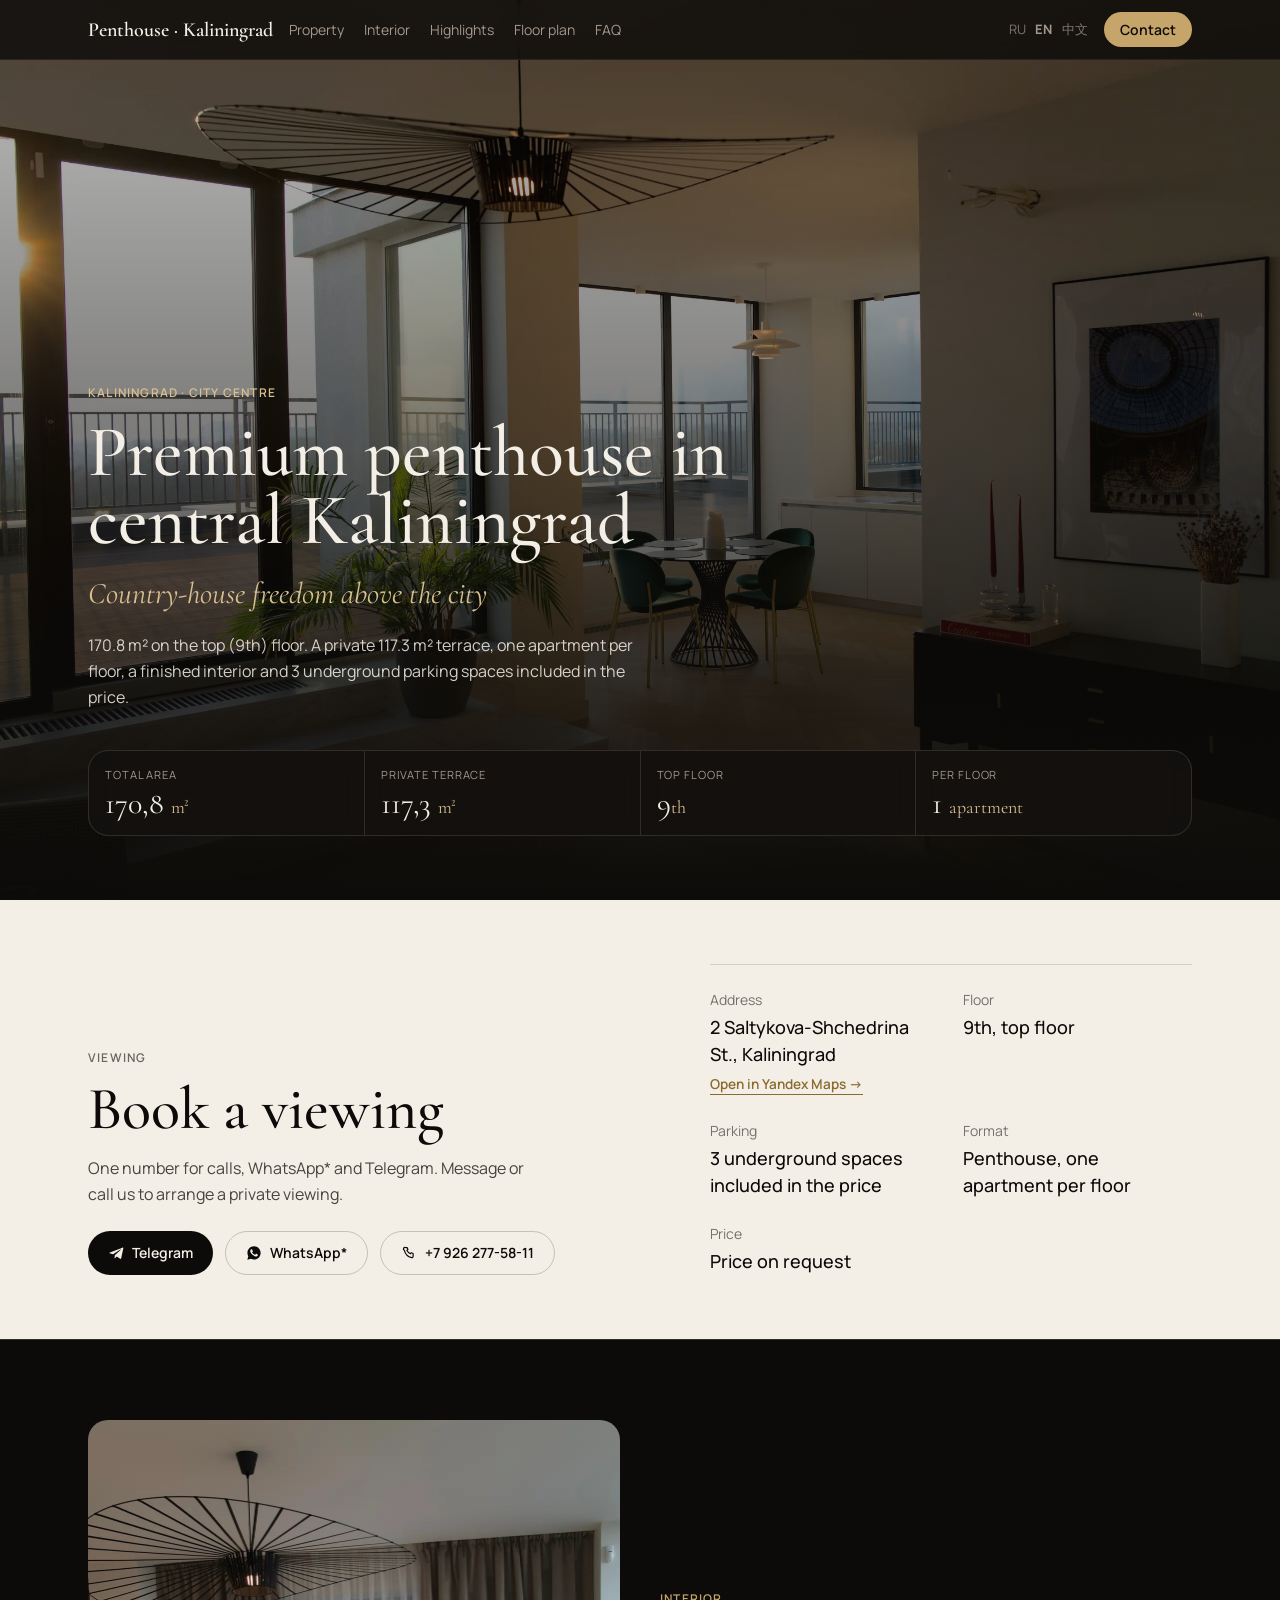
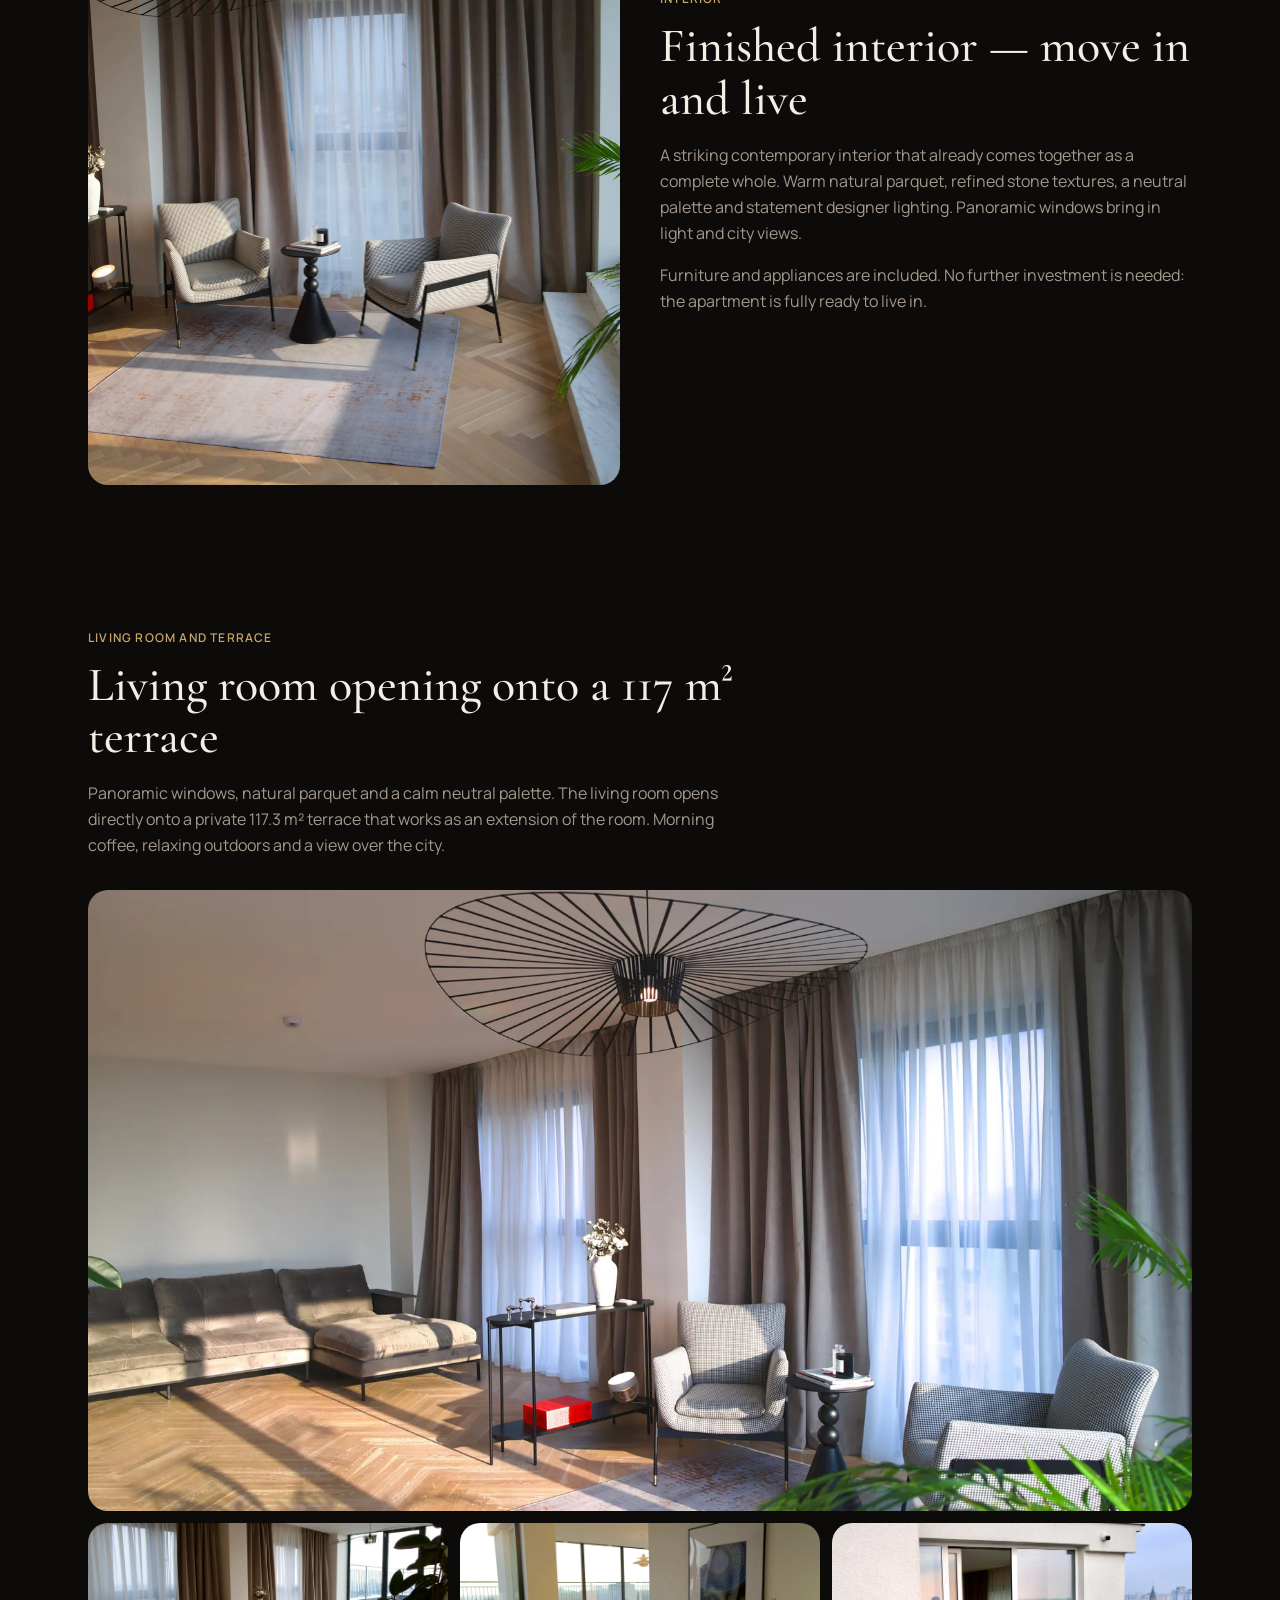
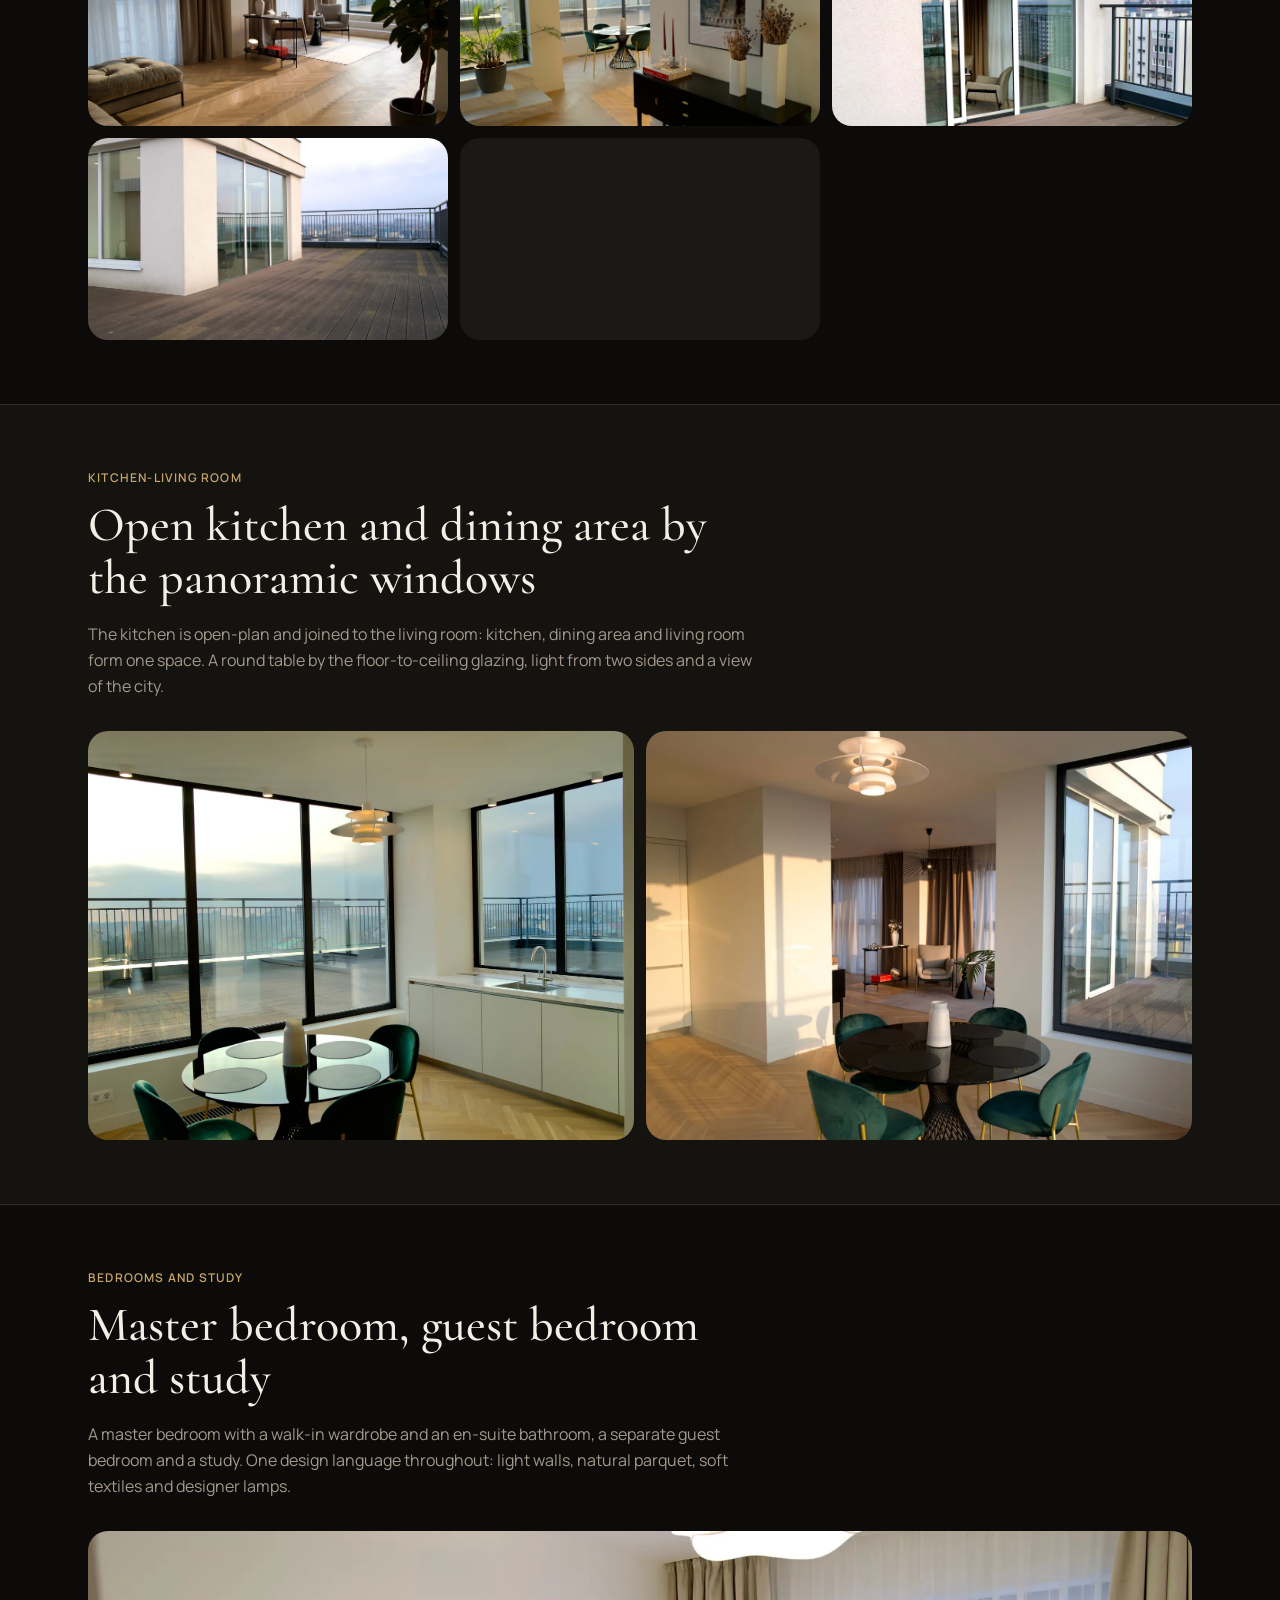
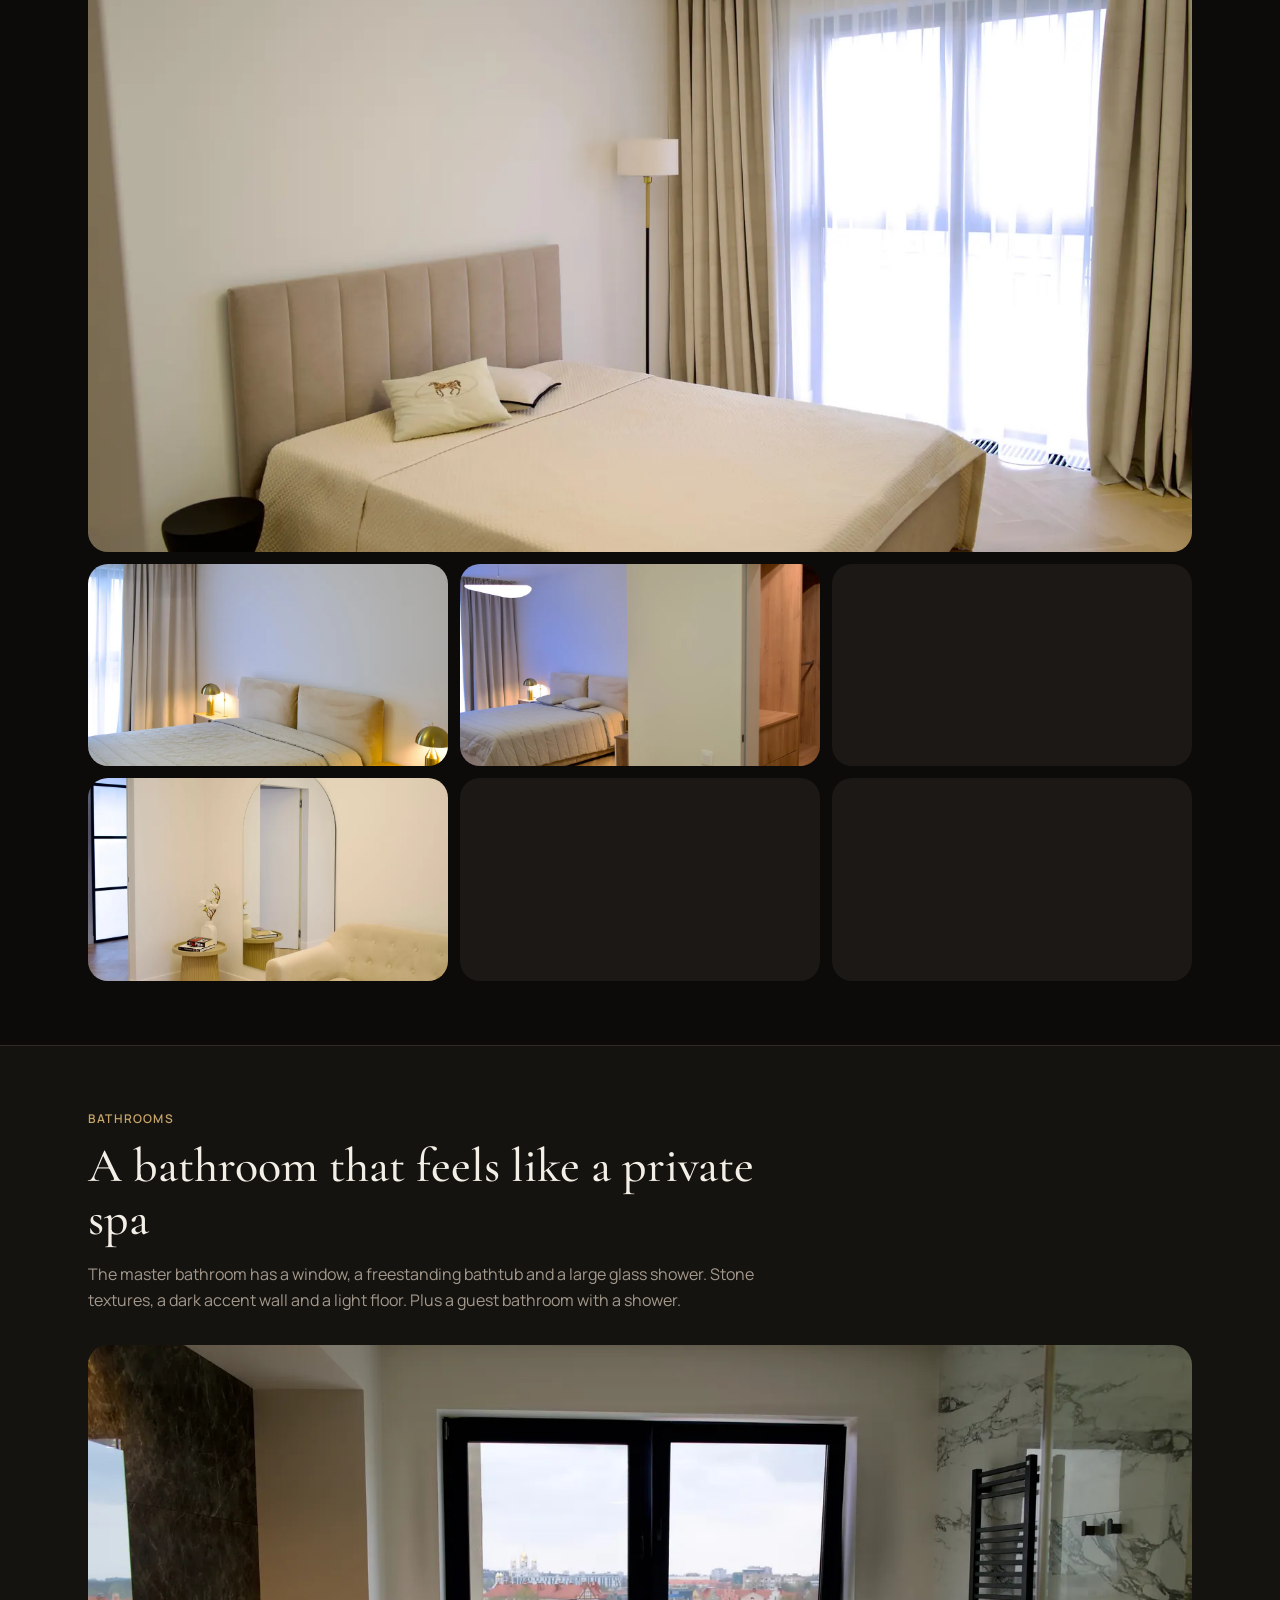
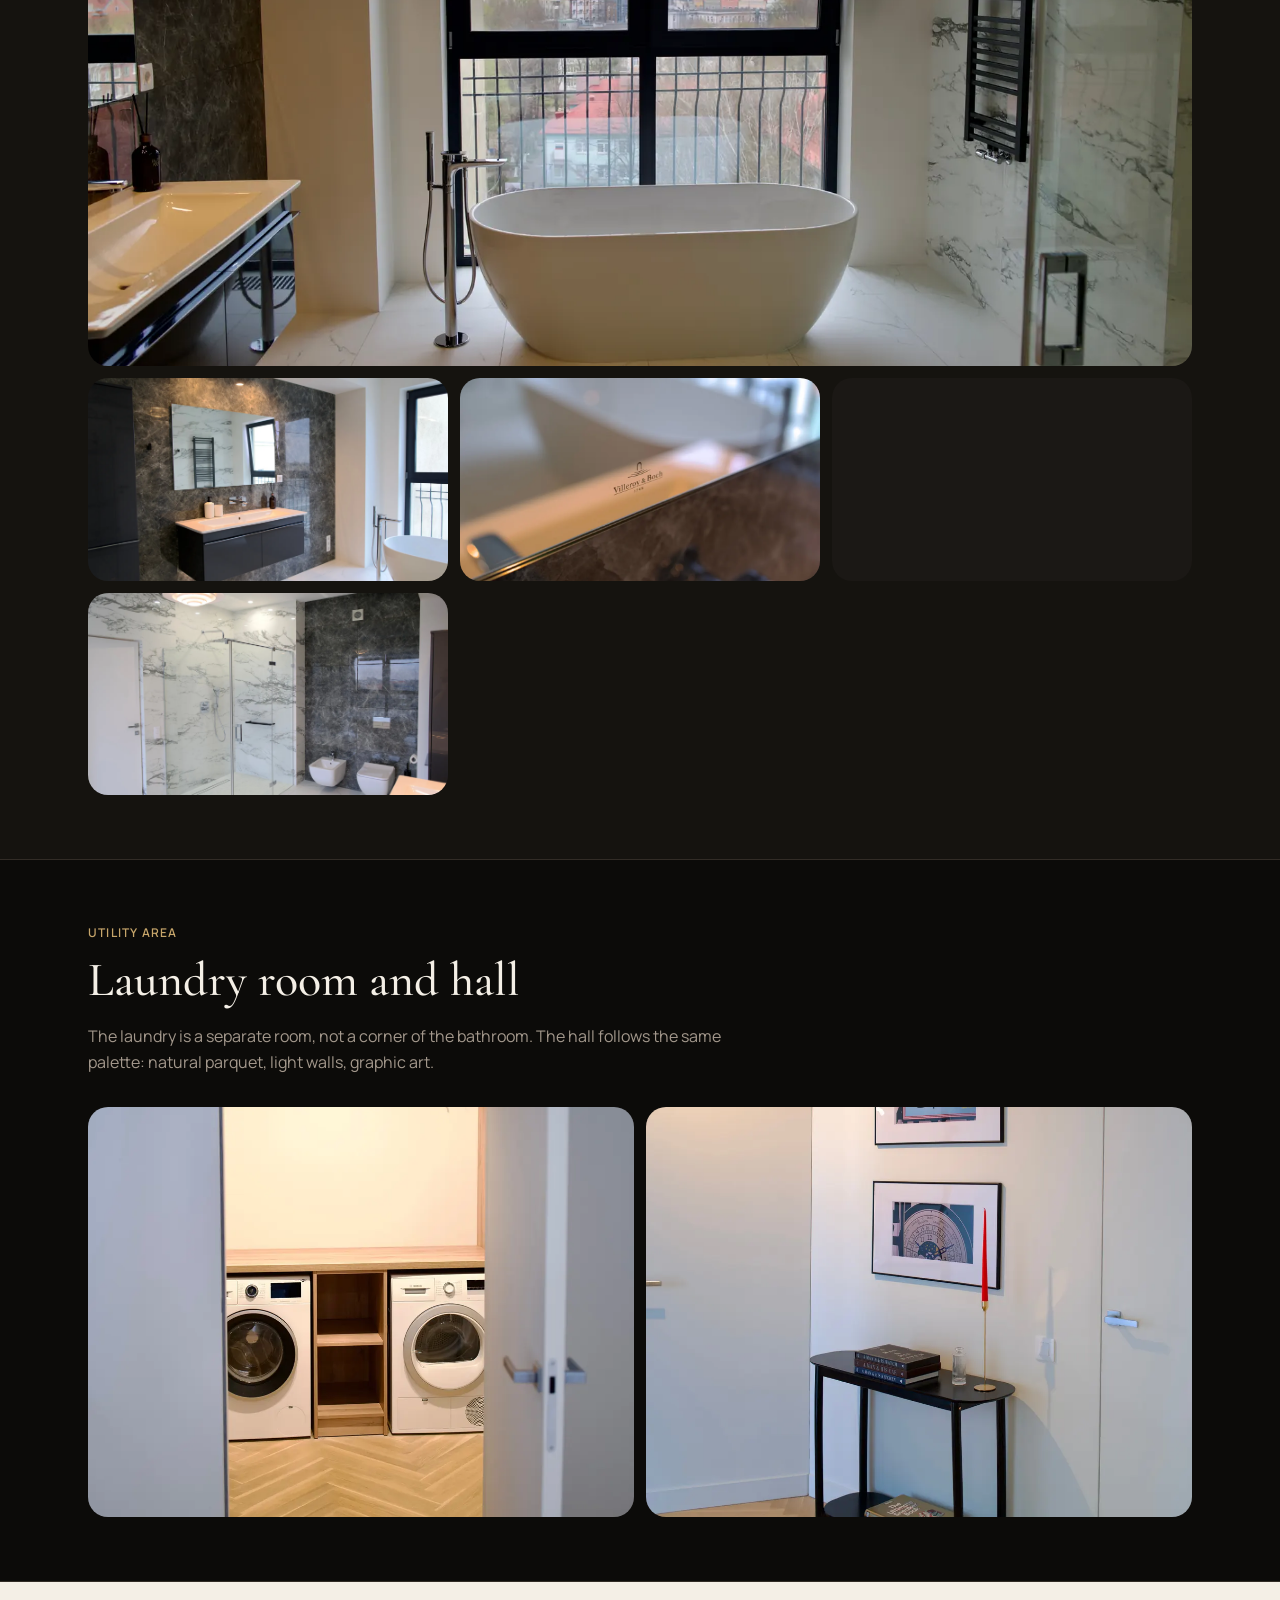
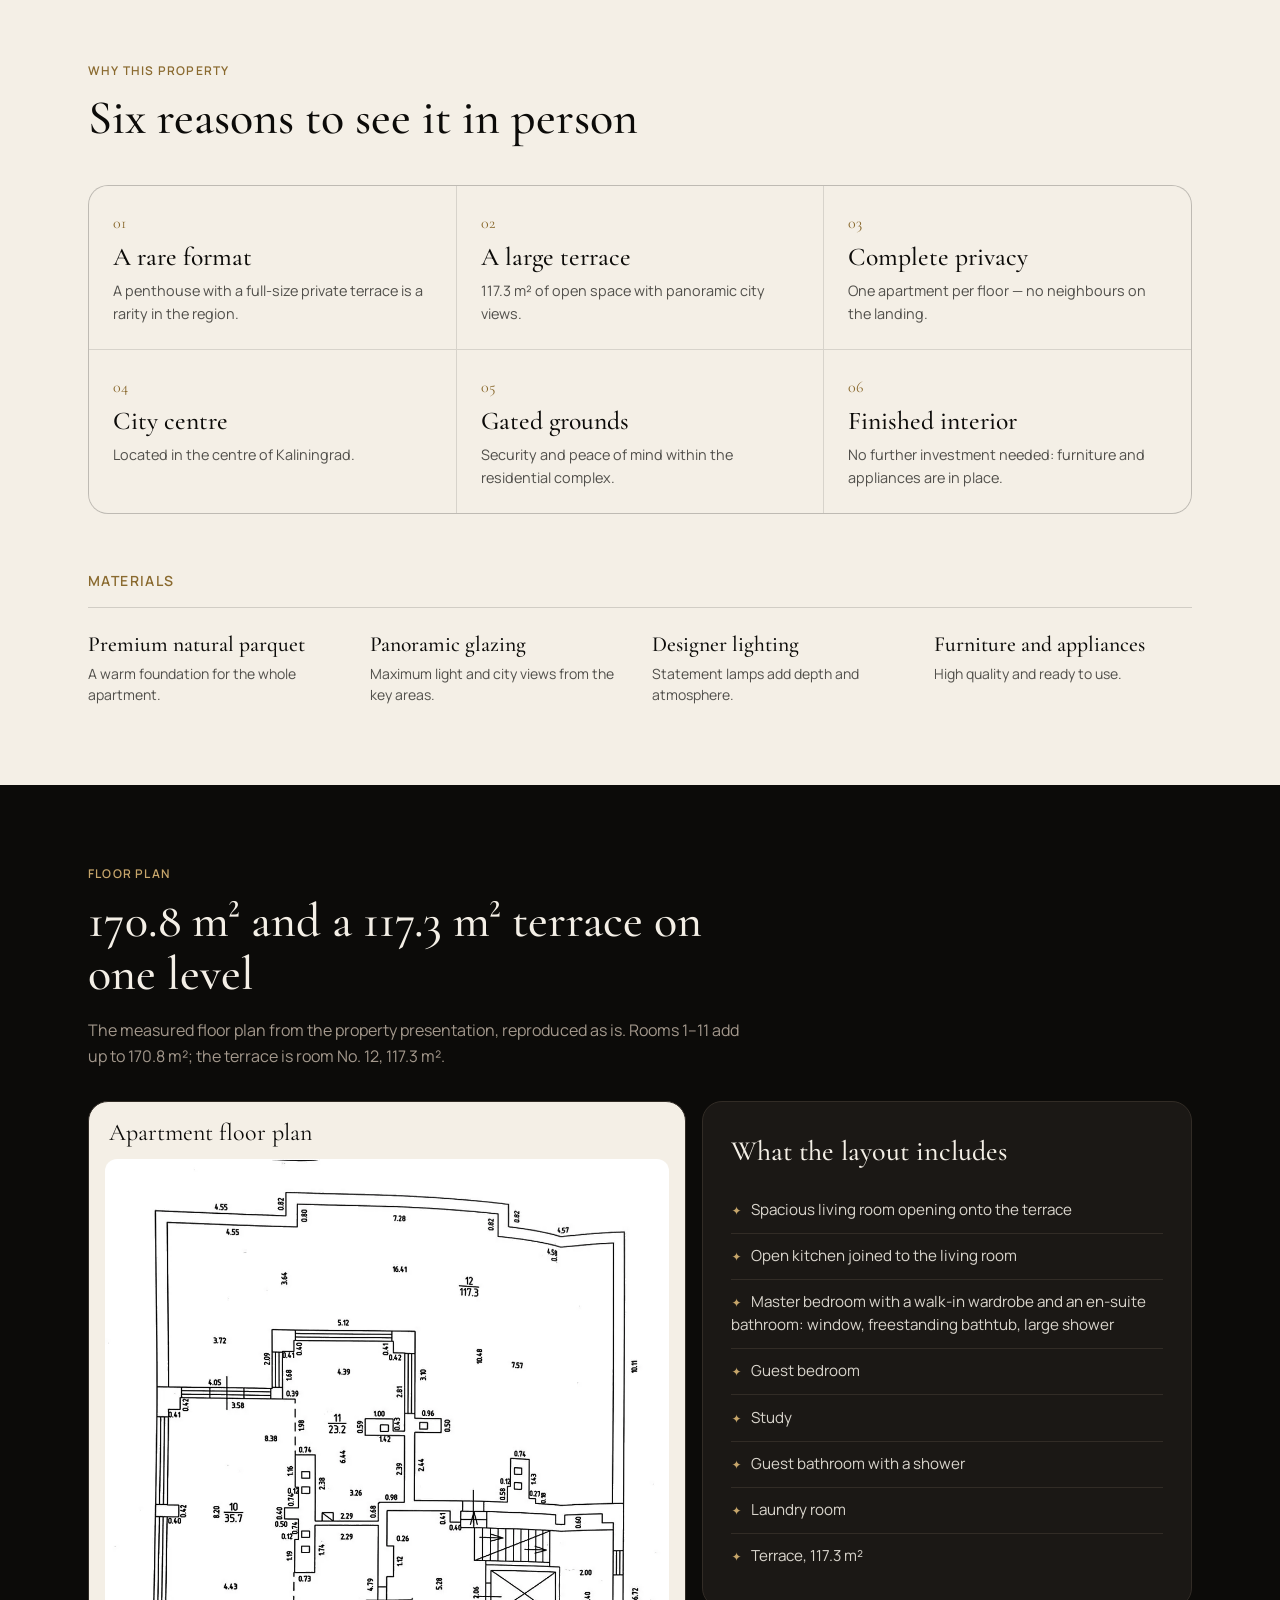
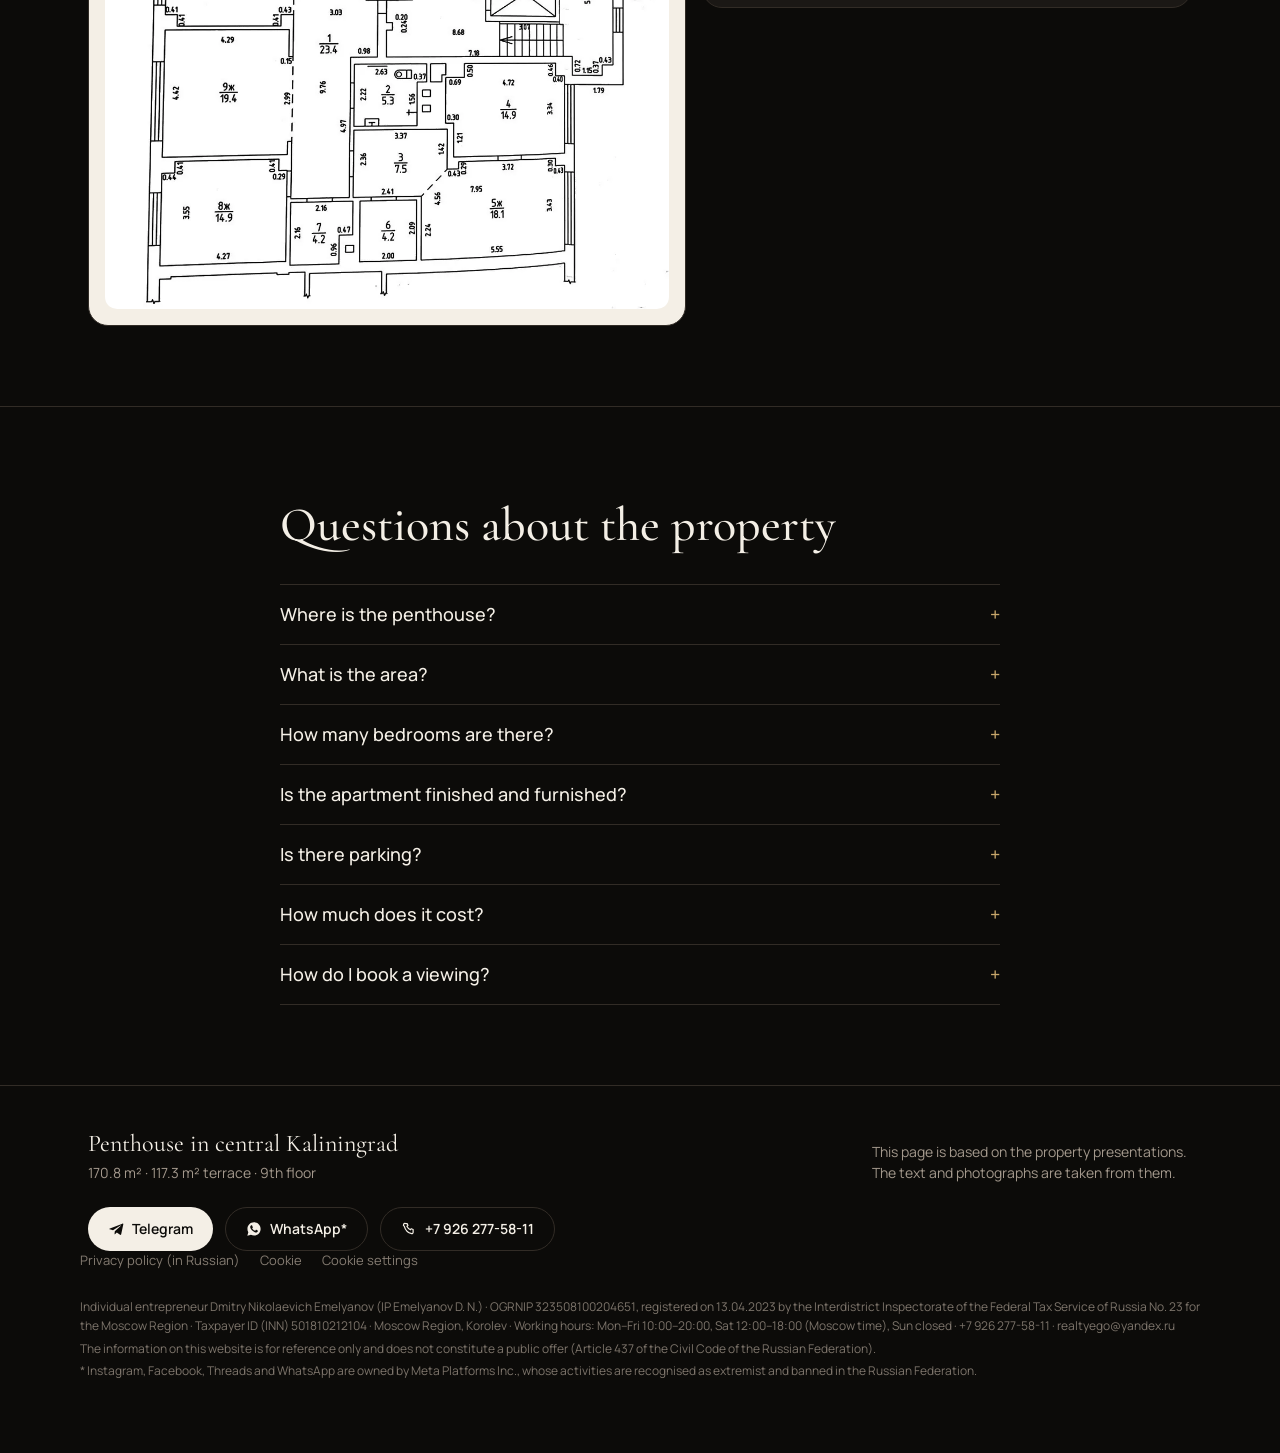
==== en/index.html @ 0989ff92 "Add EN and ZH (zh-Hans) versions with hreflang, language switcher, translated JSON-LD; sitemap alter" ====
<!DOCTYPE html>
<html lang="en">
<head>
<meta charset="utf-8">
<meta name="viewport" content="width=device-width, initial-scale=1">
<title>Penthouse for sale in central Kaliningrad: 170.8 m² with a 117.3 m² terrace</title>
<meta name="description" content="Premium penthouse in central Kaliningrad: 170.8 m², a private 117.3 m² terrace, top (9th) floor, one apartment per floor, finished interior, 3 underground parking spaces included in the price.">
<meta property="og:title" content="Penthouse in central Kaliningrad · 170.8 m² + 117.3 m² terrace">
<meta property="og:description" content="Top floor, one apartment per floor, finished interior, 3 underground parking spaces.">
<link rel="canonical" href="https://realtyego.github.io/penthouse-kaliningrad/en/">
<meta name="robots" content="index, follow, max-image-preview:large">
<meta property="og:type" content="website">
<meta property="og:locale" content="en_US">
<meta property="og:site_name" content="RealtyEGO">
<meta property="og:url" content="https://realtyego.github.io/penthouse-kaliningrad/en/">
<meta property="og:image" content="https://realtyego.github.io/penthouse-kaliningrad/og.jpg">
<meta property="og:image:alt" content="Penthouse living room with panoramic windows, Kaliningrad">
<meta property="og:image:width" content="1200"><meta property="og:image:height" content="630">
<meta name="twitter:card" content="summary_large_image">
<meta name="twitter:title" content="Penthouse in central Kaliningrad · 170.8 m² + 117.3 m² terrace">
<meta name="twitter:description" content="Top floor, one apartment per floor, finished interior, 3 underground parking spaces.">
<meta name="twitter:image" content="https://realtyego.github.io/penthouse-kaliningrad/og.jpg">
<link rel="icon" href="../favicon.svg" type="image/svg+xml">
<link rel="preload" as="image" href="../photos/living-windows.webp" type="image/webp" fetchpriority="high">
<link rel="preconnect" href="https://fonts.googleapis.com"><link rel="preconnect" href="https://fonts.gstatic.com" crossorigin>
<link rel="stylesheet" href="https://fonts.googleapis.com/css2?family=Cormorant+Garamond:ital,wght@0,500;0,600;0,700;1,500;1,600&family=Manrope:wght@400;500;600;700&display=swap">
<link rel="stylesheet" href="../assets/styles.css">
<script type="application/ld+json">{"@context":"https://schema.org","@graph":[{"@type":"RealEstateListing","name":"Premium penthouse in central Kaliningrad","description":"A 170.8 m² penthouse with a private 117.3 m² terrace on the top (9th) floor. One apartment per floor, gated grounds, finished interior, 3 underground parking spaces included in the price.","inLanguage":"en","url":"https://realtyego.github.io/penthouse-kaliningrad/en/","image":["https://realtyego.github.io/penthouse-kaliningrad/photos/living-windows.jpg","https://realtyego.github.io/penthouse-kaliningrad/photos/terrace-wide.jpg","https://realtyego.github.io/penthouse-kaliningrad/photos/bath-window.jpg","https://realtyego.github.io/penthouse-kaliningrad/photos/plan.jpg"],"address":{"@type":"PostalAddress","streetAddress":"2 Saltykova-Shchedrina St.","addressLocality":"Kaliningrad","addressCountry":"RU"},"telephone":"+79262775811"},{"@type":"Apartment","url":"https://realtyego.github.io/penthouse-kaliningrad/en/","name":"Penthouse in central Kaliningrad","floorSize":{"@type":"QuantitativeValue","value":170.8,"unitCode":"MTK"},"floorLevel":"9","address":{"@type":"PostalAddress","streetAddress":"2 Saltykova-Shchedrina St.","addressLocality":"Kaliningrad","addressCountry":"RU"},"amenityFeature":[{"@type":"LocationFeatureSpecification","name":"Terrace, 117.3 m²","value":true},{"@type":"LocationFeatureSpecification","name":"Open-plan kitchen-living room","value":true},{"@type":"LocationFeatureSpecification","name":"Underground parking, 3 spaces","value":true},{"@type":"LocationFeatureSpecification","name":"Gated grounds","value":true},{"@type":"LocationFeatureSpecification","name":"Laundry room","value":true}]}]}</script>
<link rel="stylesheet" href="https://realtyego.github.io/cookie_banner.css">
<link rel="alternate" hreflang="ru" href="https://realtyego.github.io/penthouse-kaliningrad/"><link rel="alternate" hreflang="en" href="https://realtyego.github.io/penthouse-kaliningrad/en/"><link rel="alternate" hreflang="zh-Hans" href="https://realtyego.github.io/penthouse-kaliningrad/zh/"><link rel="alternate" hreflang="x-default" href="https://realtyego.github.io/penthouse-kaliningrad/"><meta property="og:locale:alternate" content="ru_RU"><meta property="og:locale:alternate" content="zh_CN"></head>
<body>
<header class="topbar"><div class="wrap topbar-in">
<a href="#top" class="brand">Penthouse · Kaliningrad</a>
<nav class="nav"><a href="#object">Property</a><a href="#rooms">Interior</a><a href="#features">Highlights</a><a href="#plans">Floor plan</a><a href="#faq">FAQ</a></nav>
<nav class="lang-switch" aria-label="Language" style="display:flex;gap:.6rem;font-size:.8125rem;color:var(--muted);margin-left:auto;white-space:nowrap"><a href="/penthouse-kaliningrad/" hreflang="ru" lang="ru" style="color:inherit;opacity:.75">RU</a><a href="/penthouse-kaliningrad/en/" hreflang="en" lang="en" aria-current="page" style="color:inherit;font-weight:700;opacity:1">EN</a><a href="/penthouse-kaliningrad/zh/" hreflang="zh-Hans" lang="zh-Hans" style="color:inherit;opacity:.75">中文</a></nav><a href="#contact" class="pill" style="margin-left:0">Contact</a>
</div></header>

<main>
<section id="top" class="hero">
<picture><source srcset="../photos/living-windows.webp" type="image/webp"><img src="../photos/living-windows.jpg" alt="Top-floor penthouse living room with panoramic windows" width="2400" height="1598" loading="eager" fetchpriority="high" decoding="async" class="hero-img"></picture>
<div class="hero-shade"></div>
<div class="wrap hero-in">
<p class="eyebrow light">Kaliningrad · city centre</p>
<h1 class="h1">Premium penthouse in central Kaliningrad</h1>
<p class="tagline">Country-house freedom above the city</p>
<p class="hero-text">170.8 m² on the top (9th) floor. A private 117.3 m² terrace, one apartment per floor, a finished interior and 3 underground parking spaces included in the price.</p>
<dl class="stats">
<div><dt>total area</dt><dd>170,8 <span>m²</span></dd></div>
<div><dt>private terrace</dt><dd>117,3 <span>m²</span></dd></div>
<div><dt>top floor</dt><dd>9<span>th</span></dd></div>
<div><dt>per floor</dt><dd>1 <span>apartment</span></dd></div>
</dl>
</div>
</section>

<section id="contact" class="contact"><div class="wrap contact-in">
<div>
<p class="eyebrow dark">Viewing</p>
<h2 class="h2 big">Book a viewing</h2>
<p class="contact-text">One number for calls, WhatsApp* and Telegram. Message or call us to arrange a private viewing.</p>
<div class="btns"><a href="https://t.me/realtyEGO" target="_blank" rel="noopener noreferrer" class="btn btn-solid"><svg viewBox="0 0 24 24" class="ico" aria-hidden="true" fill="currentColor"><path d="M21.6 4.2 2.9 11.1c-1.2.5-1.2 1.1-.2 1.4l4.8 1.5 11.2-7.1c.5-.3 1-.1.6.2l-9.1 8.2-.4 4.7c.5 0 .7-.2 1-.5l2.4-2.3 4.9 3.6c.9.5 1.5.2 1.7-.8l3.1-14.7c.3-1.3-.5-1.9-1.3-1.5Z"></path></svg>Telegram</a><a href="https://wa.me/79262775811?text=Hello%21%20I%20am%20interested%20in%20the%20penthouse%20in%20central%20Kaliningrad%2C%20170.8%20m%C2%B2%20with%20a%20117.3%20m%C2%B2%20terrace." target="_blank" rel="noopener noreferrer" class="btn btn-line-dark"><svg viewBox="0 0 24 24" class="ico" aria-hidden="true" fill="currentColor"><path d="M12.04 2C6.58 2 2.15 6.4 2.15 11.83c0 1.74.46 3.44 1.33 4.94L2 22l5.39-1.41a10 10 0 0 0 4.65 1.18h.01c5.46 0 9.89-4.4 9.89-9.83C21.94 6.4 17.5 2 12.04 2Zm5.76 13.86c-.24.68-1.4 1.25-1.94 1.33-.5.07-1.12.1-1.81-.11-.41-.13-.95-.31-1.64-.61-2.88-1.25-4.76-4.15-4.9-4.35-.14-.19-1.16-1.54-1.16-2.94s.73-2.08 1-2.37c.26-.28.57-.35.76-.35.19 0 .38 0 .55.01.17.01.41-.07.64.49.24.58.81 2 .88 2.15.07.14.12.32.02.51-.1.2-.15.32-.29.49-.14.17-.3.38-.43.51-.14.14-.29.29-.12.57.16.28.73 1.21 1.57 1.96 1.08.96 1.99 1.26 2.27 1.4.28.14.44.12.6-.07.16-.19.69-.8.87-1.08.18-.27.37-.23.62-.14.25.09 1.6.75 1.87.89.28.14.46.2.53.32.07.12.07.68-.17 1.36Z"></path></svg>WhatsApp*</a><a href="tel:+79262775811" class="btn btn-line-dark"><svg viewBox="0 0 24 24" class="ico" aria-hidden="true" fill="none" stroke="currentColor" stroke-width="1.8"><path stroke-linecap="round" stroke-linejoin="round" d="M7 3.8h2.2l1.2 3-1.6 1a12 12 0 0 0 5.4 5.4l1-1.6 3 1.2V17a2 2 0 0 1-2.2 2A15.2 15.2 0 0 1 5 8a2 2 0 0 1 2-4.2Z"></path></svg>+7 926 277-58-11</a></div>
</div>
<dl class="facts">
<div><dt>Address</dt><dd>2 Saltykova-Shchedrina St., Kaliningrad<br><a class="maplink" href="https://yandex.ru/maps/?text=%D0%9A%D0%B0%D0%BB%D0%B8%D0%BD%D0%B8%D0%BD%D0%B3%D1%80%D0%B0%D0%B4%2C%20%D1%83%D0%BB.%20%D0%A1%D0%B0%D0%BB%D1%82%D1%8B%D0%BA%D0%BE%D0%B2%D0%B0-%D0%A9%D0%B5%D0%B4%D1%80%D0%B8%D0%BD%D0%B0%2C%20%D0%B4.%202" target="_blank" rel="noopener noreferrer">Open in Yandex Maps →</a></dd></div>
<div><dt>Floor</dt><dd>9th, top floor</dd></div>
<div><dt>Parking</dt><dd>3 underground spaces included in the price</dd></div>
<div><dt>Format</dt><dd>Penthouse, one apartment per floor</dd></div>
<div><dt>Price</dt><dd>Price on request</dd></div>
</dl>
</div></section>

<section id="object" class="wrap py20"><div class="object">
<button type="button" class="tile tile-tall" data-full="../photos/living-chairs.jpg" aria-label="Open photo: living room"><picture><source srcset="../photos/living-chairs.webp" type="image/webp"><img src="../photos/living-chairs.jpg" alt="Living room: two armchairs, a rug and a designer chandelier" width="1065" height="1600" loading="lazy" decoding="async"></picture></button>
<div>
<p class="eyebrow">Interior</p>
<h2 class="h2">Finished interior — move in and live</h2>
<p class="lead">A striking contemporary interior that already comes together as a complete whole. Warm natural parquet, refined stone textures, a neutral palette and statement designer lighting. Panoramic windows bring in light and city views.</p>
<p class="lead">Furniture and appliances are included. No further investment is needed: the apartment is fully ready to live in.</p>
</div>
</div></section>

<section id="rooms">
<article id="living" class="room"><div class="wrap py16"><p class="eyebrow">Living room and terrace</p><h2 class="h2">Living room opening onto a 117 m² terrace</h2><p class="lead">Panoramic windows, natural parquet and a calm neutral palette. The living room opens directly onto a private 117.3 m² terrace that works as an extension of the room. Morning coffee, relaxing outdoors and a view over the city.</p><div class="grid-photos"><button type="button" class="tile tile-big" data-full="../photos/living-sofa.jpg" aria-label="Open photo: Living room with panoramic windows, a sofa area and natural parquet"><picture><source srcset="../photos/living-sofa.webp" type="image/webp"><img src="../photos/living-sofa.jpg" alt="Living room with panoramic windows, a sofa area and natural parquet" width="1600" height="1066" loading="lazy" decoding="async"></picture></button><button type="button" class="tile" data-full="../photos/living-wide.jpg" aria-label="Open photo: Living room: floor-length curtains, a pouf and a small desk by the window"><picture><source srcset="../photos/living-wide.webp" type="image/webp"><img src="../photos/living-wide.jpg" alt="Living room: floor-length curtains, a pouf and a small desk by the window" width="1600" height="1065" loading="lazy" decoding="async"></picture></button><button type="button" class="tile" data-full="../photos/living-console.jpg" aria-label="Open photo: Living room with a console table, a painting and a view of the dining area"><picture><source srcset="../photos/living-console.webp" type="image/webp"><img src="../photos/living-console.jpg" alt="Living room with a console table, a painting and a view of the dining area" width="1600" height="1065" loading="lazy" decoding="async"></picture></button><button type="button" class="tile" data-full="../photos/terrace-door.jpg" aria-label="Open photo: Door from the living room to the terrace"><picture><source srcset="../photos/terrace-door.webp" type="image/webp"><img src="../photos/terrace-door.jpg" alt="Door from the living room to the terrace" width="1600" height="1065" loading="lazy" decoding="async"></picture></button><button type="button" class="tile" data-full="../photos/terrace.jpg" aria-label="Open photo: Terrace with wooden decking and the apartment's panoramic glazing"><picture><source srcset="../photos/terrace.webp" type="image/webp"><img src="../photos/terrace.jpg" alt="Terrace with wooden decking and the apartment's panoramic glazing" width="1600" height="1065" loading="lazy" decoding="async"></picture></button><button type="button" class="tile" data-full="../photos/terrace-wide.jpg" aria-label="Open photo: Top-floor terrace with a city view"><picture><source srcset="../photos/terrace-wide.webp" type="image/webp"><img src="../photos/terrace-wide.jpg" alt="Top-floor terrace with a city view" width="1600" height="1065" loading="lazy" decoding="async"></picture></button></div></div></article>
<article id="kitchen" class="room"><div class="wrap py16"><p class="eyebrow">Kitchen-living room</p><h2 class="h2">Open kitchen and dining area by the panoramic windows</h2><p class="lead">The kitchen is open-plan and joined to the living room: kitchen, dining area and living room form one space. A round table by the floor-to-ceiling glazing, light from two sides and a view of the city.</p><div class="grid-photos two"><button type="button" class="tile" data-full="../photos/dining-kitchen.jpg" aria-label="Open photo: Dining area and kitchen by the panoramic windows"><picture><source srcset="../photos/dining-kitchen.webp" type="image/webp"><img src="../photos/dining-kitchen.jpg" alt="Dining area and kitchen by the panoramic windows" width="1600" height="1065" loading="lazy" decoding="async"></picture></button><button type="button" class="tile" data-full="../photos/dining.jpg" aria-label="Open photo: Dining area: round table, green chairs, city view"><picture><source srcset="../photos/dining.webp" type="image/webp"><img src="../photos/dining.jpg" alt="Dining area: round table, green chairs, city view" width="1600" height="1066" loading="lazy" decoding="async"></picture></button></div></div></article>
<article id="bedrooms" class="room"><div class="wrap py16"><p class="eyebrow">Bedrooms and study</p><h2 class="h2">Master bedroom, guest bedroom and study</h2><p class="lead">A master bedroom with a walk-in wardrobe and an en-suite bathroom, a separate guest bedroom and a study. One design language throughout: light walls, natural parquet, soft textiles and designer lamps.</p><div class="grid-photos"><button type="button" class="tile tile-big" data-full="../photos/bedroom-2.jpg" aria-label="Open photo: Bedroom with a large bed and floor-to-ceiling windows"><picture><source srcset="../photos/bedroom-2.webp" type="image/webp"><img src="../photos/bedroom-2.jpg" alt="Bedroom with a large bed and floor-to-ceiling windows" width="1600" height="1066" loading="lazy" decoding="async"></picture></button><button type="button" class="tile" data-full="../photos/bedroom-1.jpg" aria-label="Open photo: Bedroom with bedside tables and a pendant lamp"><picture><source srcset="../photos/bedroom-1.webp" type="image/webp"><img src="../photos/bedroom-1.jpg" alt="Bedroom with bedside tables and a pendant lamp" width="1065" height="1600" loading="lazy" decoding="async"></picture></button><button type="button" class="tile" data-full="../photos/bedroom-1-door.jpg" aria-label="Open photo: Bedroom with a passage to the adjoining room"><picture><source srcset="../photos/bedroom-1-door.webp" type="image/webp"><img src="../photos/bedroom-1-door.jpg" alt="Bedroom with a passage to the adjoining room" width="1065" height="1600" loading="lazy" decoding="async"></picture></button><button type="button" class="tile" data-full="../photos/bedroom-room.jpg" aria-label="Open photo: Room with a chest of drawers and a view into the corridor"><picture><source srcset="../photos/bedroom-room.webp" type="image/webp"><img src="../photos/bedroom-room.jpg" alt="Room with a chest of drawers and a view into the corridor" width="1600" height="1066" loading="lazy" decoding="async"></picture></button><button type="button" class="tile" data-full="../photos/lounge-arch.jpg" aria-label="Open photo: Sofa area with an arched opening"><picture><source srcset="../photos/lounge-arch.webp" type="image/webp"><img src="../photos/lounge-arch.jpg" alt="Sofa area with an arched opening" width="1065" height="1600" loading="lazy" decoding="async"></picture></button><button type="button" class="tile" data-full="../photos/study.jpg" aria-label="Open photo: Study: desk and wine cabinet"><picture><source srcset="../photos/study.webp" type="image/webp"><img src="../photos/study.jpg" alt="Study: desk and wine cabinet" width="1600" height="1065" loading="lazy" decoding="async"></picture></button><button type="button" class="tile" data-full="../photos/study-door.jpg" aria-label="Open photo: Study with a black-framed glass door"><picture><source srcset="../photos/study-door.webp" type="image/webp"><img src="../photos/study-door.jpg" alt="Study with a black-framed glass door" width="1064" height="1600" loading="lazy" decoding="async"></picture></button></div></div></article>
<article id="baths" class="room"><div class="wrap py16"><p class="eyebrow">Bathrooms</p><h2 class="h2">A bathroom that feels like a private spa</h2><p class="lead">The master bathroom has a window, a freestanding bathtub and a large glass shower. Stone textures, a dark accent wall and a light floor. Plus a guest bathroom with a shower.</p><div class="grid-photos"><button type="button" class="tile tile-big" data-full="../photos/bath-window.jpg" aria-label="Open photo: Master bathroom: freestanding bathtub by the window"><picture><source srcset="../photos/bath-window.webp" type="image/webp"><img src="../photos/bath-window.jpg" alt="Master bathroom: freestanding bathtub by the window" width="1600" height="1065" loading="lazy" decoding="async"></picture></button><button type="button" class="tile" data-full="../photos/bath-vanity.jpg" aria-label="Open photo: Bathroom: stone wall, wall-hung vanity, mirror"><picture><source srcset="../photos/bath-vanity.webp" type="image/webp"><img src="../photos/bath-vanity.jpg" alt="Bathroom: stone wall, wall-hung vanity, mirror" width="1600" height="1066" loading="lazy" decoding="async"></picture></button><button type="button" class="tile" data-full="../photos/bath-detail.jpg" aria-label="Open photo: Bathroom: tap and stone countertop"><picture><source srcset="../photos/bath-detail.webp" type="image/webp"><img src="../photos/bath-detail.jpg" alt="Bathroom: tap and stone countertop" width="1064" height="1600" loading="lazy" decoding="async"></picture></button><button type="button" class="tile" data-full="../photos/bath-evening.jpg" aria-label="Open photo: Bathroom in the evening: city view from the window"><picture><source srcset="../photos/bath-evening.webp" type="image/webp"><img src="../photos/bath-evening.jpg" alt="Bathroom in the evening: city view from the window" width="1065" height="1600" loading="lazy" decoding="async"></picture></button><button type="button" class="tile" data-full="../photos/shower-room.jpg" aria-label="Open photo: Bathroom with marble finishes and a glass shower"><picture><source srcset="../photos/shower-room.webp" type="image/webp"><img src="../photos/shower-room.jpg" alt="Bathroom with marble finishes and a glass shower" width="1600" height="1066" loading="lazy" decoding="async"></picture></button></div></div></article>
<article id="service" class="room"><div class="wrap py16"><p class="eyebrow">Utility area</p><h2 class="h2">Laundry room and hall</h2><p class="lead">The laundry is a separate room, not a corner of the bathroom. The hall follows the same palette: natural parquet, light walls, graphic art.</p><div class="grid-photos two"><button type="button" class="tile" data-full="../photos/laundry.jpg" aria-label="Open photo: Laundry room with a washing machine and a dryer"><picture><source srcset="../photos/laundry.webp" type="image/webp"><img src="../photos/laundry.jpg" alt="Laundry room with a washing machine and a dryer" width="1065" height="1600" loading="lazy" decoding="async"></picture></button><button type="button" class="tile" data-full="../photos/hall.jpg" aria-label="Open photo: Hall with a console table and graphic art on the wall"><picture><source srcset="../photos/hall.webp" type="image/webp"><img src="../photos/hall.jpg" alt="Hall with a console table and graphic art on the wall" width="1065" height="1600" loading="lazy" decoding="async"></picture></button></div></div></article>
</section>

<section id="features" class="features"><div class="wrap py20">
<p class="eyebrow">Why this property</p>
<h2 class="h2">Six reasons to see it in person</h2>
<ol class="adv">
<li><span>01</span><h3>A rare format</h3><p>A penthouse with a full-size private terrace is a rarity in the region.</p></li>
<li><span>02</span><h3>A large terrace</h3><p>117.3 m² of open space with panoramic city views.</p></li>
<li><span>03</span><h3>Complete privacy</h3><p>One apartment per floor — no neighbours on the landing.</p></li>
<li><span>04</span><h3>City centre</h3><p>Located in the centre of Kaliningrad.</p></li>
<li><span>05</span><h3>Gated grounds</h3><p>Security and peace of mind within the residential complex.</p></li>
<li><span>06</span><h3>Finished interior</h3><p>No further investment needed: furniture and appliances are in place.</p></li>
</ol>
<div class="materials">
<p class="eyebrow">Materials</p>
<ul>
<li><h3>Premium natural parquet</h3><p>A warm foundation for the whole apartment.</p></li>
<li><h3>Panoramic glazing</h3><p>Maximum light and city views from the key areas.</p></li>
<li><h3>Designer lighting</h3><p>Statement lamps add depth and atmosphere.</p></li>
<li><h3>Furniture and appliances</h3><p>High quality and ready to use.</p></li>
</ul>
</div>
</div></section>

<section id="plans" class="wrap py20">
<p class="eyebrow">Floor plan</p>
<h2 class="h2">170.8 m² and a 117.3 m² terrace on one level</h2>
<p class="lead">The measured floor plan from the property presentation, reproduced as is. Rooms 1–11 add up to 170.8 m²; the terrace is room No. 12, 117.3 m².</p>
<div class="plan-grid">
<button type="button" class="plan-card" data-full="../photos/plan.jpg" aria-label="Open floor plan"><span class="plan-title">Apartment floor plan</span><picture><source srcset="../photos/plan.webp" type="image/webp"><img src="../photos/plan.jpg" alt="Measured floor plan of the penthouse with a room schedule and the 117.3 m² terrace" width="1051" height="1397" loading="lazy" decoding="async"></picture></button>
<div class="plan-list">
<h3>What the layout includes</h3>
<ul>
<li>Spacious living room opening onto the terrace</li>
<li>Open kitchen joined to the living room</li>
<li>Master bedroom with a walk-in wardrobe and an en-suite bathroom: window, freestanding bathtub, large shower</li>
<li>Guest bedroom</li>
<li>Study</li>
<li>Guest bathroom with a shower</li>
<li>Laundry room</li>
<li>Terrace, 117.3 m²</li>
</ul>
</div>
</div>
</section>

<section id="faq" class="faq"><div class="wrap-narrow py20">
<h2 class="h2">Questions about the property</h2>
<div class="faq-list">
<details><summary>Where is the penthouse?<span>+</span></summary><p>2 Saltykova-Shchedrina St., Kaliningrad — the city centre, within the gated grounds of a residential complex. Top (9th) floor. <a class="maplink" href="https://yandex.ru/maps/?text=%D0%9A%D0%B0%D0%BB%D0%B8%D0%BD%D0%B8%D0%BD%D0%B3%D1%80%D0%B0%D0%B4%2C%20%D1%83%D0%BB.%20%D0%A1%D0%B0%D0%BB%D1%82%D1%8B%D0%BA%D0%BE%D0%B2%D0%B0-%D0%A9%D0%B5%D0%B4%D1%80%D0%B8%D0%BD%D0%B0%2C%20%D0%B4.%202" target="_blank" rel="noopener noreferrer">Yandex Maps →</a></p></details>
<details><summary>What is the area?<span>+</span></summary><p>The total area of the apartment is 170.8 m², plus a private 117.3 m² terrace.</p></details>
<details><summary>How many bedrooms are there?<span>+</span></summary><p>A master bedroom with a walk-in wardrobe and its own bathroom, a guest bedroom and a separate study. Plus a living room with an open kitchen and access to the terrace, a guest bathroom with a shower and a laundry room.</p></details>
<details><summary>Is the apartment finished and furnished?<span>+</span></summary><p>Yes. The interior is fully ready to live in: natural parquet, stone textures, designer lighting, high-quality furniture and appliances. No further investment is needed.</p></details>
<details><summary>Is there parking?<span>+</span></summary><p>Yes, 3 underground parking spaces are included in the price.</p></details>
<details><summary>How much does it cost?<span>+</span></summary><p>Price on request. Call +7 926 277-58-11 or message us on WhatsApp* or Telegram — we will tell you the price and the terms.</p></details>
<details><summary>How do I book a viewing?<span>+</span></summary><p>Call +7 926 277-58-11 or message us on WhatsApp* or Telegram — both messengers are linked to this number.</p></details>
</div>
</div></section>
</main>

<footer class="footer"><div class="wrap footer-in">
<div><p class="footer-title">Penthouse in central Kaliningrad</p><p>170.8 m² · 117.3 m² terrace · 9th floor</p></div>
<p class="footer-note">This page is based on the property presentations. The text and photographs are taken from them.</p>
</div><div class="wrap"><div class="btns"><a href="https://t.me/realtyEGO" target="_blank" rel="noopener noreferrer" class="btn btn-ivory"><svg viewBox="0 0 24 24" class="ico" aria-hidden="true" fill="currentColor"><path d="M21.6 4.2 2.9 11.1c-1.2.5-1.2 1.1-.2 1.4l4.8 1.5 11.2-7.1c.5-.3 1-.1.6.2l-9.1 8.2-.4 4.7c.5 0 .7-.2 1-.5l2.4-2.3 4.9 3.6c.9.5 1.5.2 1.7-.8l3.1-14.7c.3-1.3-.5-1.9-1.3-1.5Z"></path></svg>Telegram</a><a href="https://wa.me/79262775811?text=Hello%21%20I%20am%20interested%20in%20the%20penthouse%20in%20central%20Kaliningrad%2C%20170.8%20m%C2%B2%20with%20a%20117.3%20m%C2%B2%20terrace." target="_blank" rel="noopener noreferrer" class="btn btn-line"><svg viewBox="0 0 24 24" class="ico" aria-hidden="true" fill="currentColor"><path d="M12.04 2C6.58 2 2.15 6.4 2.15 11.83c0 1.74.46 3.44 1.33 4.94L2 22l5.39-1.41a10 10 0 0 0 4.65 1.18h.01c5.46 0 9.89-4.4 9.89-9.83C21.94 6.4 17.5 2 12.04 2Zm5.76 13.86c-.24.68-1.4 1.25-1.94 1.33-.5.07-1.12.1-1.81-.11-.41-.13-.95-.31-1.64-.61-2.88-1.25-4.76-4.15-4.9-4.35-.14-.19-1.16-1.54-1.16-2.94s.73-2.08 1-2.37c.26-.28.57-.35.76-.35.19 0 .38 0 .55.01.17.01.41-.07.64.49.24.58.81 2 .88 2.15.07.14.12.32.02.51-.1.2-.15.32-.29.49-.14.17-.3.38-.43.51-.14.14-.29.29-.12.57.16.28.73 1.21 1.57 1.96 1.08.96 1.99 1.26 2.27 1.4.28.14.44.12.6-.07.16-.19.69-.8.87-1.08.18-.27.37-.23.62-.14.25.09 1.6.75 1.87.89.28.14.46.2.53.32.07.12.07.68-.17 1.36Z"></path></svg>WhatsApp*</a><a href="tel:+79262775811" class="btn btn-line"><svg viewBox="0 0 24 24" class="ico" aria-hidden="true" fill="none" stroke="currentColor" stroke-width="1.8"><path stroke-linecap="round" stroke-linejoin="round" d="M7 3.8h2.2l1.2 3-1.6 1a12 12 0 0 0 5.4 5.4l1-1.6 3 1.2V17a2 2 0 0 1-2.2 2A15.2 15.2 0 0 1 5 8a2 2 0 0 1 2-4.2Z"></path></svg>+7 926 277-58-11</a></div></div><div class="cc-footer-links" style="max-width:72rem;margin:0 auto;padding:0 1rem 1.5rem;display:flex;flex-wrap:wrap;gap:.5rem 1.25rem;font-size:.8125rem;opacity:.8"><a href="https://realtyego.github.io/privacy/" style="color:inherit">Privacy policy (in Russian)</a><a href="https://realtyego.github.io/cookies/" style="color:inherit">Cookie</a><a href="#" data-cookie-settings style="color:inherit">Cookie settings</a></div><div class="cc-legal" style="max-width:72rem;margin:0 auto;padding:0 1rem 1.75rem;font-size:.75rem;line-height:1.55;opacity:.75">
<p style="margin:.25rem 0">Individual entrepreneur Dmitry Nikolaevich Emelyanov (IP Emelyanov D. N.) · OGRNIP 323508100204651, registered on 13.04.2023 by the Interdistrict Inspectorate of the Federal Tax Service of Russia No. 23 for the Moscow Region · Taxpayer ID (INN) 501810212104 · Moscow Region, Korolev · Working hours: Mon–Fri 10:00–20:00, Sat 12:00–18:00 (Moscow time), Sun closed · <a href="tel:+79262775811" style="color:inherit;white-space:nowrap">+7 926 277-58-11</a> · <a href="mailto:realtyego@yandex.ru" style="color:inherit">realtyego@yandex.ru</a></p>
<p style="margin:.25rem 0">The information on this website is for reference only and does not constitute a public offer (Article 437 of the Civil Code of the Russian Federation).</p>
<p style="margin:.25rem 0">* Instagram, Facebook, Threads and WhatsApp are owned by Meta Platforms Inc., whose activities are recognised as extremist and banned in the Russian Federation.</p>
</div></footer>

<div class="mobilebar"><a href="https://t.me/realtyEGO" target="_blank" rel="noopener noreferrer">Telegram</a><a href="https://wa.me/79262775811?text=Hello%21%20I%20am%20interested%20in%20the%20penthouse%20in%20central%20Kaliningrad%2C%20170.8%20m%C2%B2%20with%20a%20117.3%20m%C2%B2%20terrace." target="_blank" rel="noopener noreferrer">WhatsApp*</a><a href="tel:+79262775811">Call</a></div>

<div class="lightbox" id="lb" hidden><button type="button" class="lb-close" aria-label="Close">×</button><button type="button" class="lb-prev" aria-label="Previous">‹</button><img alt=""><button type="button" class="lb-next" aria-label="Next">›</button></div>
<script src="../assets/app.js" defer></script>
<script src="https://realtyego.github.io/cookie_banner.js" defer></script></body>
</html>
---- assets/styles.css ----
:root{--ink:#0c0b09;--ink2:#15130f;--ivory:#f4efe6;--line:#322c26;--muted:#a3988c;--panel:#1b1815;--gold:#c6a56a;--gold2:#d8bf8f;--r:1.25rem;
--display:"Cormorant Garamond","Iowan Old Style","Palatino Linotype",serif;--sans:Manrope,ui-sans-serif,system-ui,sans-serif}
*,*::before,*::after{box-sizing:border-box}
html{scroll-behavior:smooth;-webkit-font-smoothing:antialiased}
body{margin:0;background:var(--ink);color:var(--ivory);font-family:var(--sans);font-size:16px;line-height:1.5}
img{display:block;max-width:100%}
a{color:inherit;text-decoration:none}
h1,h2,h3{font-family:var(--display);font-weight:500;margin:0}
p{margin:0}
.wrap{max-width:72rem;margin:0 auto;padding:0 1rem}
.wrap-narrow{max-width:48rem;margin:0 auto;padding:0 1rem}
@media(min-width:640px){.wrap,.wrap-narrow{padding:0 1.5rem}}
.py16{padding-top:4rem;padding-bottom:4rem}.py20{padding-top:5rem;padding-bottom:5rem}
.eyebrow{font-size:.75rem;font-weight:600;letter-spacing:.1em;text-transform:uppercase;color:var(--gold)}
.eyebrow.light{color:var(--gold2)}.eyebrow.dark{color:rgba(12,11,9,.6)}
.h1{margin-top:1rem;max-width:48rem;font-size:3rem;line-height:.95;color:var(--ivory)}
@media(min-width:640px){.h1{font-size:4.5rem}}
.h2{margin-top:.75rem;max-width:42rem;font-size:2.25rem;line-height:1.1}
@media(min-width:640px){.h2{font-size:3rem}}
.h2.big{font-size:3rem;line-height:1}@media(min-width:640px){.h2.big{font-size:3.75rem}}
.lead{margin-top:1rem;max-width:42rem;line-height:1.625;color:var(--muted)}
.todo{display:inline-block;padding:.05em .45em;border:1px dashed var(--gold);border-radius:.375rem;background:rgba(198,165,106,.14);color:#8a6a2f;font-family:var(--sans);font-size:.85em;font-weight:600;line-height:1.4}
.features .todo,.faq .todo,#rooms .todo,#plans .todo{color:var(--gold2)}
/* header */
.topbar{position:fixed;inset:0 0 auto 0;z-index:40;border-bottom:1px solid rgba(50,44,38,.7);background:rgba(12,11,9,.8);backdrop-filter:blur(12px)}
.topbar-in{display:flex;align-items:center;gap:1rem;padding-top:.75rem;padding-bottom:.75rem}
.brand{font-family:var(--display);font-size:1.25rem;font-weight:600;white-space:nowrap}
.nav{display:none;flex:1;gap:1.25rem;font-size:.875rem;color:var(--muted)}
.nav a:hover{color:var(--ivory)}
@media(min-width:768px){.nav{display:flex}}
.pill{margin-left:auto;border-radius:999px;background:var(--gold);color:var(--ink);padding:.45rem 1rem;font-size:.875rem;font-weight:600}
.pill:hover{background:var(--gold2)}
/* hero */
.hero{position:relative;min-height:100svh;overflow:hidden}
.hero picture,.hero-img{position:absolute;inset:0;width:100%;height:100%;object-fit:cover}
.hero-shade{position:absolute;inset:0;background:linear-gradient(to top,var(--ink),rgba(12,11,9,.55),rgba(12,11,9,.25))}
.hero-in{position:relative;display:flex;flex-direction:column;justify-content:flex-end;min-height:100svh;padding-top:7rem;padding-bottom:3rem}
@media(min-width:640px){.hero-in{padding-bottom:4rem}}
.tagline{margin-top:1rem;font-family:var(--display);font-style:italic;font-size:1.5rem;color:var(--gold2)}
@media(min-width:640px){.tagline{font-size:1.875rem}}
.hero-text{margin-top:1rem;max-width:36rem;color:rgba(244,239,230,.85);line-height:1.625}
.stats{margin:2.5rem 0 0;display:grid;grid-template-columns:repeat(2,1fr);gap:1px;overflow:hidden;border:1px solid var(--line);border-radius:var(--r);background:var(--line)}
@media(min-width:768px){.stats{grid-template-columns:repeat(4,1fr)}}
.stats div{background:rgba(12,11,9,.8);padding:1rem;backdrop-filter:blur(8px)}
.stats dt{font-size:.7rem;letter-spacing:.08em;text-transform:uppercase;color:var(--muted)}
.stats dd{margin:.35rem 0 0;font-family:var(--display);font-size:1.875rem;line-height:1}
.stats dd span{font-size:1.125rem;color:var(--gold2)}
/* contact */
.contact{border-bottom:1px solid var(--line);background:var(--ivory);color:var(--ink)}
.contact-in{display:grid;gap:2rem;padding-top:4rem;padding-bottom:4rem}
@media(min-width:1024px){.contact-in{grid-template-columns:1.1fr .9fr;align-items:end}}
.contact-text{margin-top:1rem;max-width:28rem;line-height:1.625;color:rgba(12,11,9,.75)}
.btns{margin-top:1.5rem;display:flex;flex-wrap:wrap;gap:.75rem}
.btn{display:inline-flex;min-height:2.75rem;align-items:center;gap:.5rem;border-radius:999px;padding:.625rem 1.25rem;font-size:.875rem;font-weight:600}
.ico{width:1rem;height:1rem}
.btn-solid{background:var(--ink);color:var(--ivory)}.btn-solid:hover{background:#26221d}
.btn-line-dark{border:1px solid rgba(12,11,9,.2);color:var(--ink)}.btn-line-dark:hover{background:rgba(12,11,9,.05)}
.btn-ivory{background:var(--ivory);color:var(--ink)}.btn-ivory:hover{background:#fff}
.btn-line{border:1px solid var(--line);color:var(--ivory)}.btn-line:hover{background:var(--panel)}
.facts{margin:0;display:grid;grid-template-columns:repeat(2,1fr);gap:1.5rem;border-top:1px solid rgba(12,11,9,.15);padding-top:1.5rem;font-size:.875rem}
.facts dt{color:rgba(12,11,9,.55)}.facts dd{margin:.25rem 0 0;font-size:1.125rem;font-weight:500}
/* object */
.object{display:grid;align-items:center;gap:2.5rem}
@media(min-width:1024px){.object{grid-template-columns:1fr 1fr}}
.object .lead+.lead{margin-top:1rem}
/* tiles */
.tile{position:relative;display:block;overflow:hidden;border:0;padding:0;margin:0;background:var(--panel);border-radius:var(--r);cursor:zoom-in;aspect-ratio:16/9}
.tile picture,.tile img{width:100%;height:100%;object-fit:cover;transition:transform .3s}
.tile:hover img{transform:scale(1.03)}
.tile-tall{aspect-ratio:4/5}
.room{border-bottom:1px solid var(--line);background:var(--ink)}
.room:nth-child(even){background:var(--ink2)}
.grid-photos{margin-top:2rem;display:grid;gap:.75rem;grid-template-columns:repeat(2,1fr)}
@media(min-width:768px){.grid-photos{grid-template-columns:repeat(3,1fr)}}
.grid-photos .tile-big{grid-column:1/-1}
@media(min-width:640px){.grid-photos.two{grid-template-columns:repeat(2,1fr)}}
.grid-photos.two{grid-template-columns:1fr}
@media(min-width:640px){.grid-photos.two{grid-template-columns:1fr 1fr}}
.grid-photos.two .tile{aspect-ratio:4/3}
/* features */
.features{background:var(--ivory);color:var(--ink)}
.features .eyebrow{color:#8a6a2f}
.features .todo{color:#8a6a2f}
.adv{list-style:none;margin:2.5rem 0 0;padding:0;display:grid;gap:1px;background:rgba(12,11,9,.12);border:1px solid rgba(12,11,9,.12);border-radius:var(--r);overflow:hidden}
@media(min-width:640px){.adv{grid-template-columns:repeat(2,1fr)}}
@media(min-width:1024px){.adv{grid-template-columns:repeat(3,1fr)}}
.adv li{background:var(--ivory);padding:1.5rem}
.adv span{font-family:var(--display);font-size:1rem;color:#8a6a2f}
.adv h3{margin-top:.5rem;font-size:1.6rem;line-height:1.1}
.adv p{margin-top:.5rem;font-size:.9rem;line-height:1.6;color:rgba(12,11,9,.7)}
.materials{margin-top:3.5rem}
.materials ul{list-style:none;margin:1rem 0 0;padding:0;display:grid;gap:1.5rem;border-top:1px solid rgba(12,11,9,.15);padding-top:1.5rem}
@media(min-width:768px){.materials ul{grid-template-columns:repeat(4,1fr)}}
.materials h3{font-size:1.35rem;line-height:1.15}
.materials p{margin-top:.4rem;font-size:.875rem;color:rgba(12,11,9,.7)}
/* plans */
.plan-grid{margin-top:2rem;display:grid;gap:1rem}
@media(min-width:1024px){.plan-grid{grid-template-columns:1.1fr .9fr;align-items:start}}
.plan-card{display:block;width:100%;border:1px solid var(--line);border-radius:var(--r);background:var(--ivory);padding:1rem;cursor:zoom-in;text-align:left}
.plan-title{display:block;margin:0 0 .75rem .25rem;font-family:var(--display);font-size:1.5rem;color:var(--ink)}
.plan-card img{width:100%;height:auto;border-radius:.75rem}
.plan-list{border:1px solid var(--line);border-radius:var(--r);background:var(--panel);padding:1.75rem}
.plan-list h3{font-size:1.75rem}
.plan-list ul{margin:1rem 0 0;padding:0;list-style:none}
.plan-list li{padding:.7rem 0;border-bottom:1px solid var(--line);color:rgba(244,239,230,.88);font-size:.95rem;line-height:1.5}
.plan-list li:last-child{border-bottom:0}
.plan-list li::before{content:"✦";color:var(--gold);margin-right:.6rem;font-size:.75rem}
/* faq */
.faq{border-top:1px solid var(--line)}
.faq-list{margin-top:2rem;border-top:1px solid var(--line);border-bottom:1px solid var(--line)}
.faq details{padding:1rem 0;border-bottom:1px solid var(--line)}
.faq details:last-child{border-bottom:0}
.faq summary{display:flex;justify-content:space-between;gap:1rem;cursor:pointer;list-style:none;font-size:1.125rem;font-weight:500}
.faq summary::-webkit-details-marker{display:none}
.faq summary span{color:var(--gold);transition:transform .2s}
.faq details[open] summary span{transform:rotate(45deg)}
.faq details p{margin-top:.75rem;max-width:42rem;font-size:.875rem;line-height:1.625;color:var(--muted)}
/* footer */
.footer{border-top:1px solid var(--line);padding-bottom:6rem;font-size:.875rem;color:var(--muted)}
@media(min-width:768px){.footer{padding-bottom:2.5rem}}
.footer-in{display:flex;flex-direction:column;gap:1rem;padding-top:2.5rem}
@media(min-width:640px){.footer-in{flex-direction:row;justify-content:space-between;align-items:flex-end}}
.footer-title{font-family:var(--display);font-size:1.5rem;color:var(--ivory)}
.footer-note{max-width:20rem}
/* mobile bar */
.mobilebar{position:fixed;inset:auto 0 0 0;z-index:40;display:grid;grid-template-columns:repeat(3,1fr);gap:.5rem;padding:.75rem;border-top:1px solid var(--line);background:rgba(12,11,9,.95);backdrop-filter:blur(12px);text-align:center;font-size:.875rem;font-weight:600}
.mobilebar a{border-radius:999px;padding:.6rem 0;border:1px solid var(--line)}
.mobilebar a:first-child{background:var(--gold);color:var(--ink);border-color:var(--gold)}
@media(min-width:768px){.mobilebar{display:none}}
/* lightbox */
.lightbox{position:fixed;inset:0;z-index:60;display:flex;align-items:center;justify-content:center;background:rgba(12,11,9,.95);padding:1rem}
.lightbox[hidden]{display:none}
.lightbox img{max-width:100%;max-height:90vh;border-radius:.75rem}
.lightbox button{position:absolute;border:0;background:transparent;color:var(--ivory);font-size:2.5rem;cursor:pointer;padding:.5rem 1rem}
.lb-close{top:.5rem;right:.5rem}.lb-prev{left:.25rem}.lb-next{right:.25rem}
.maplink{display:inline-block;margin-top:.35rem;font-size:.85rem;font-weight:600;color:#8a6a2f;border-bottom:1px solid currentColor}.faq .maplink{color:var(--gold)}
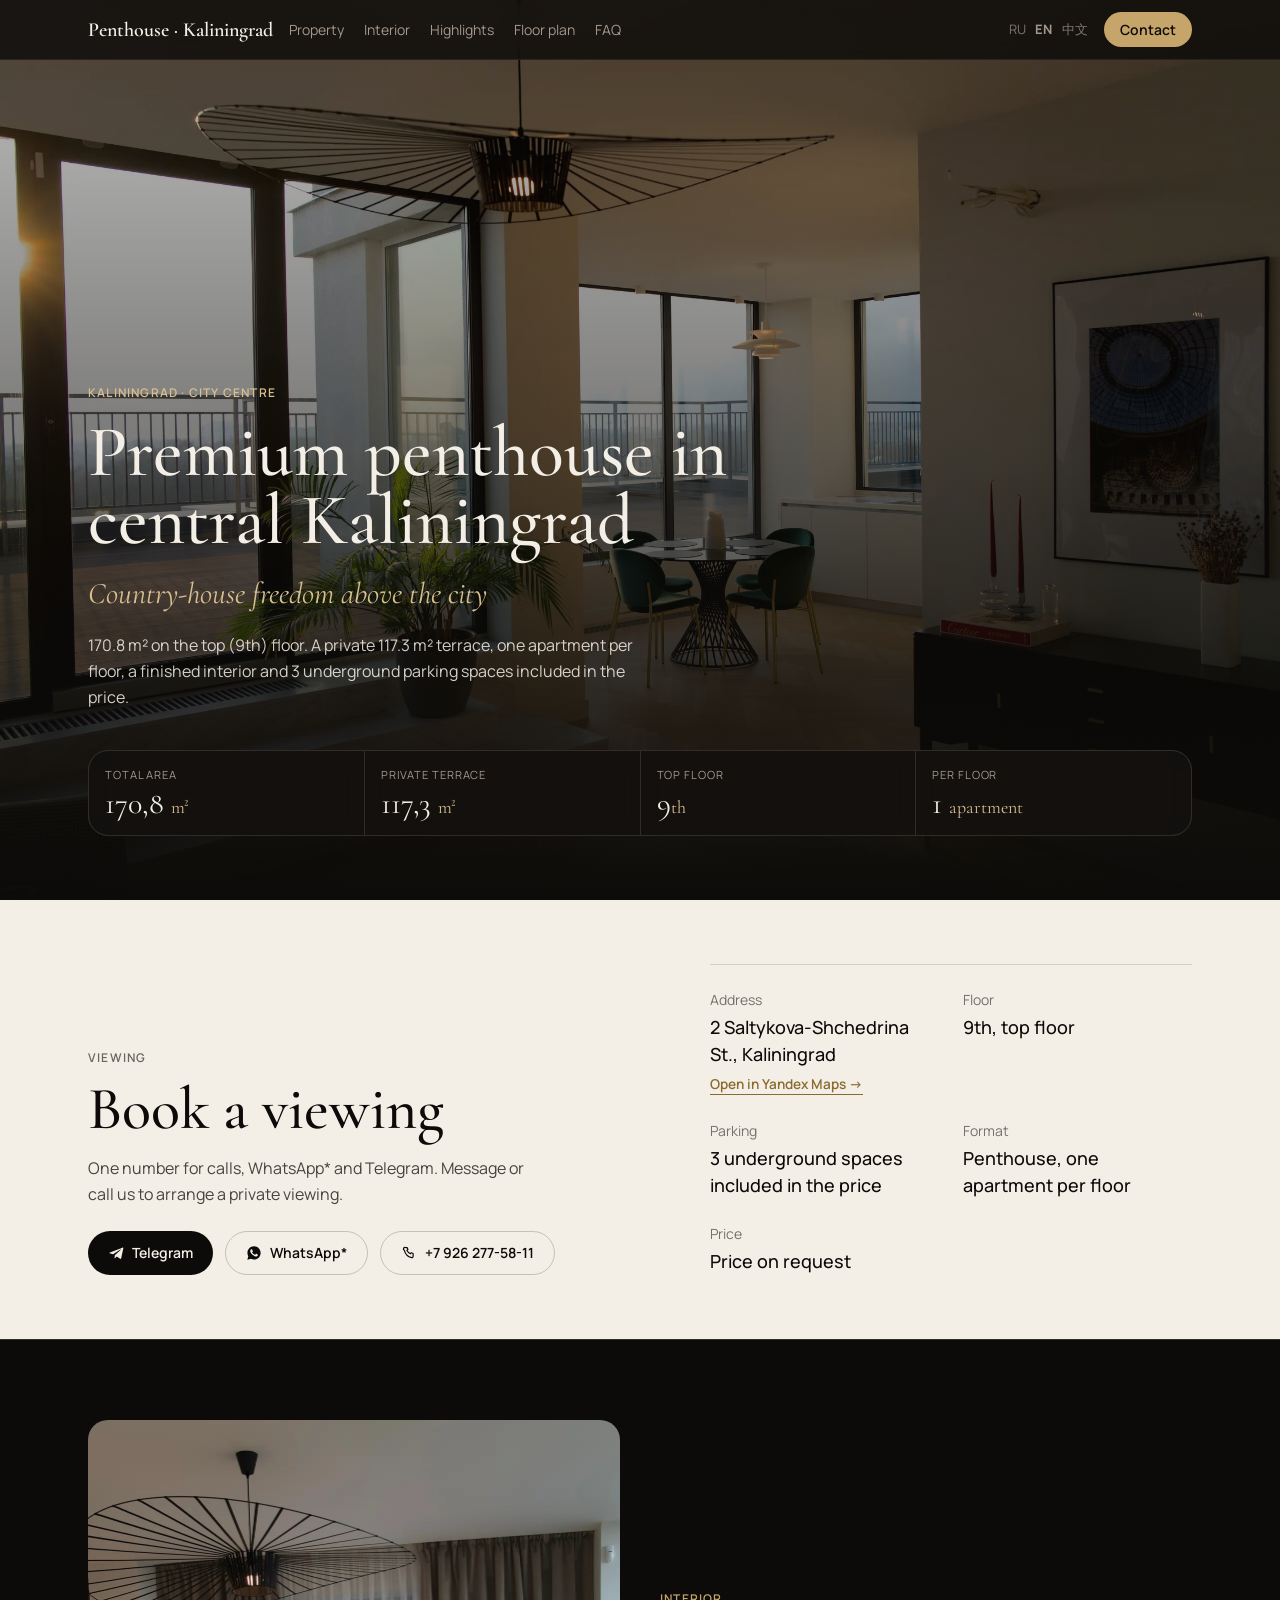
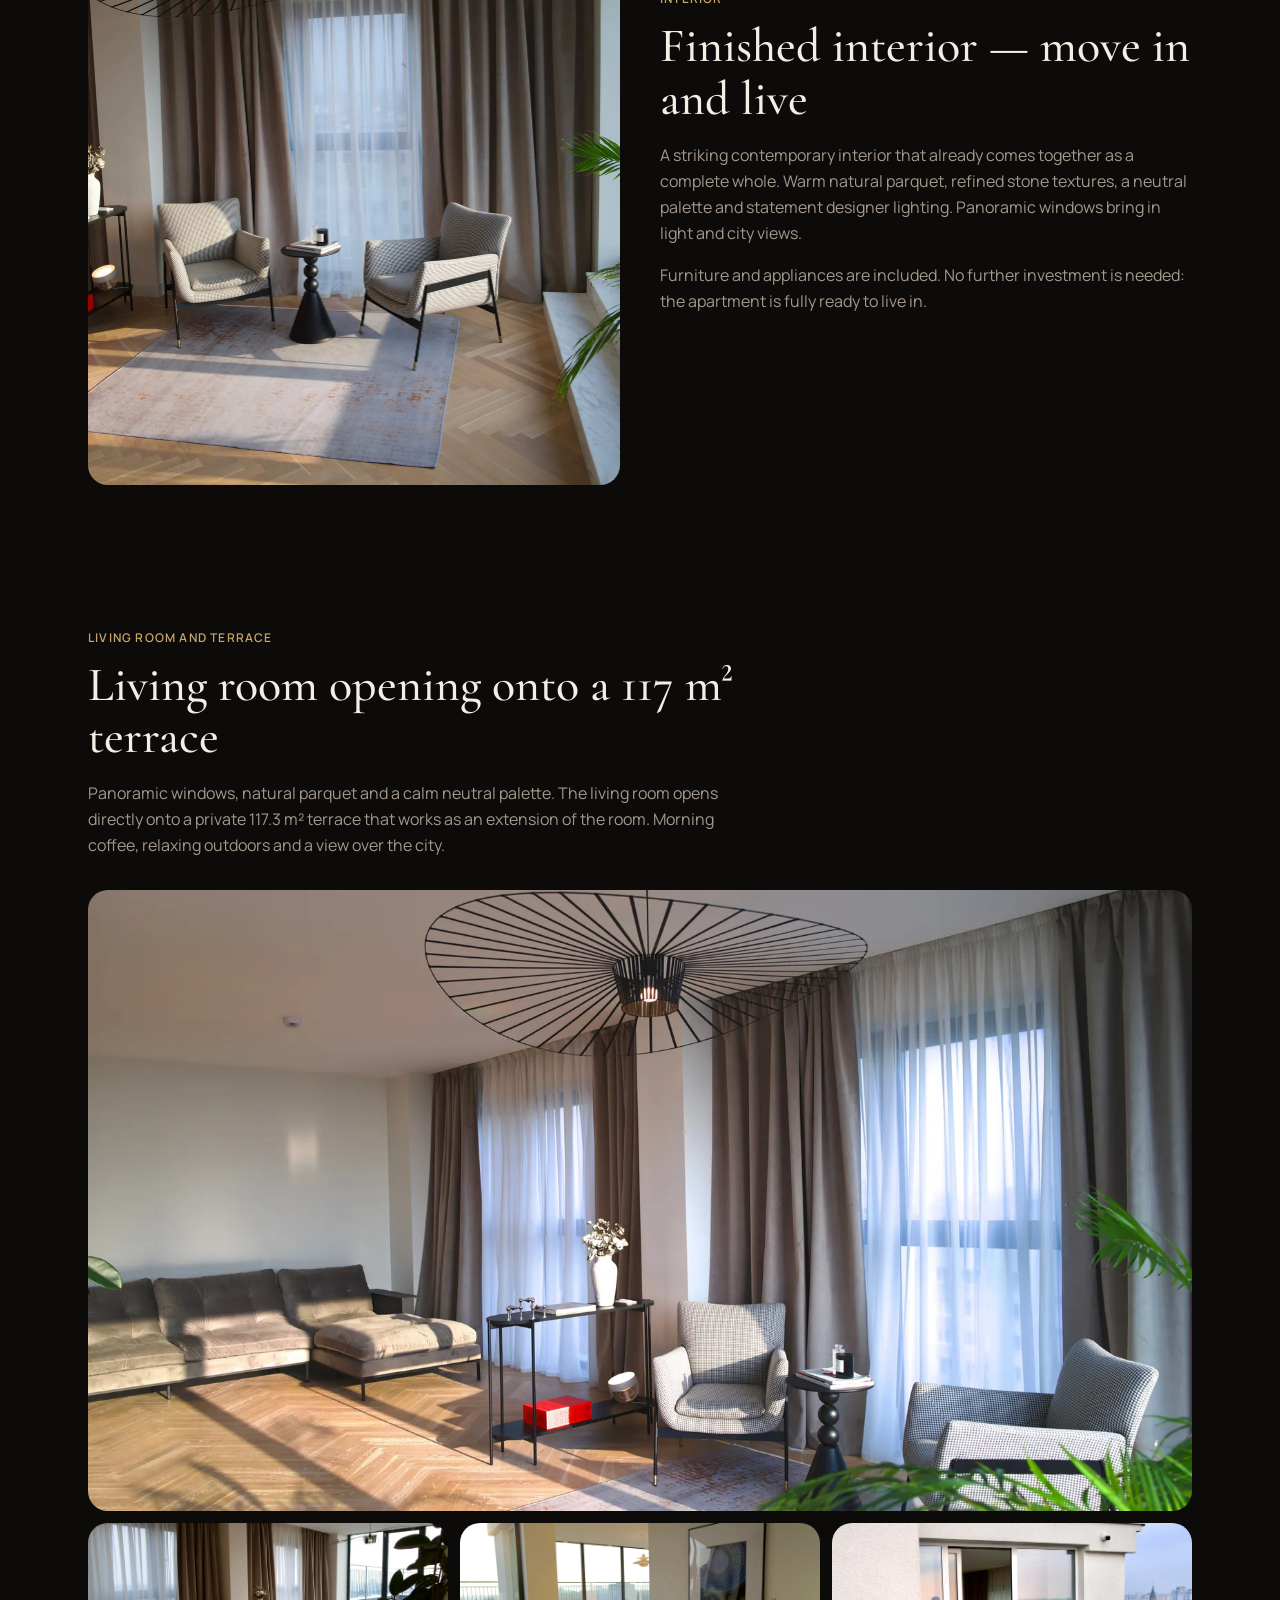
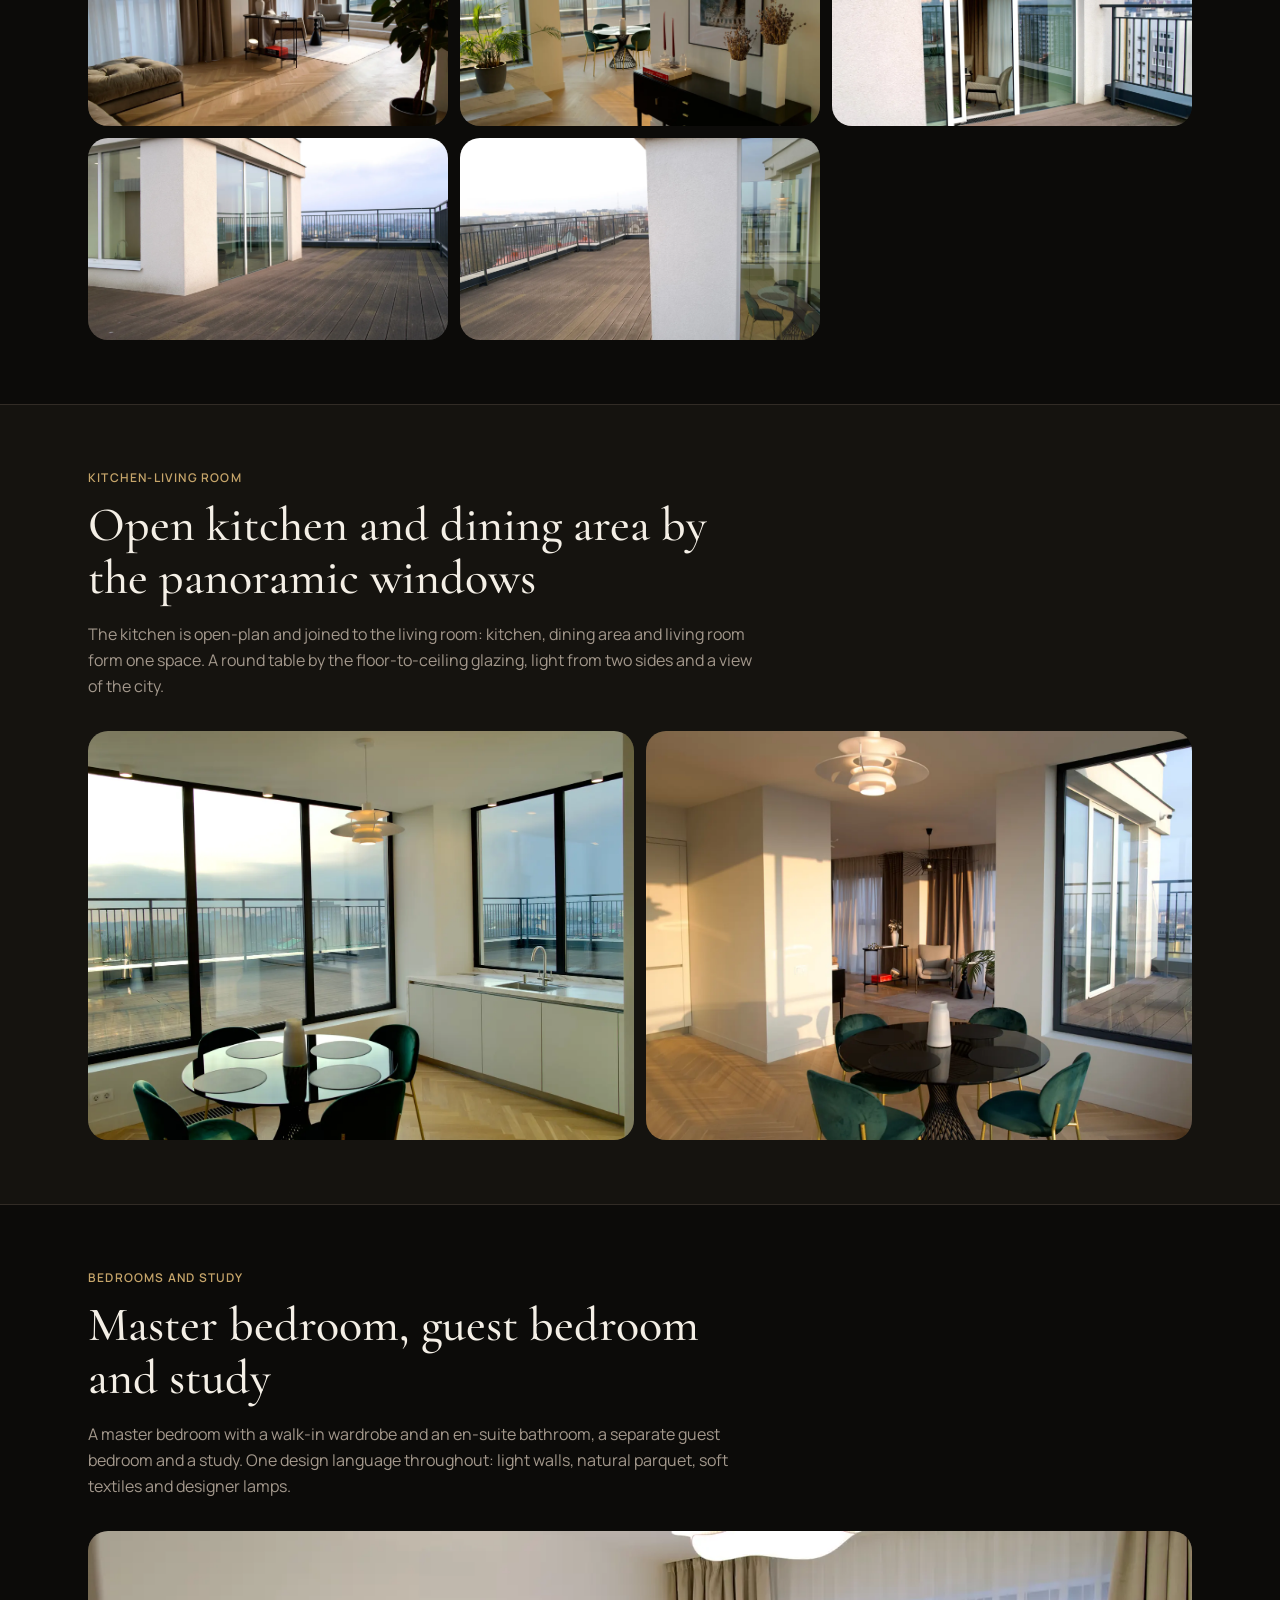
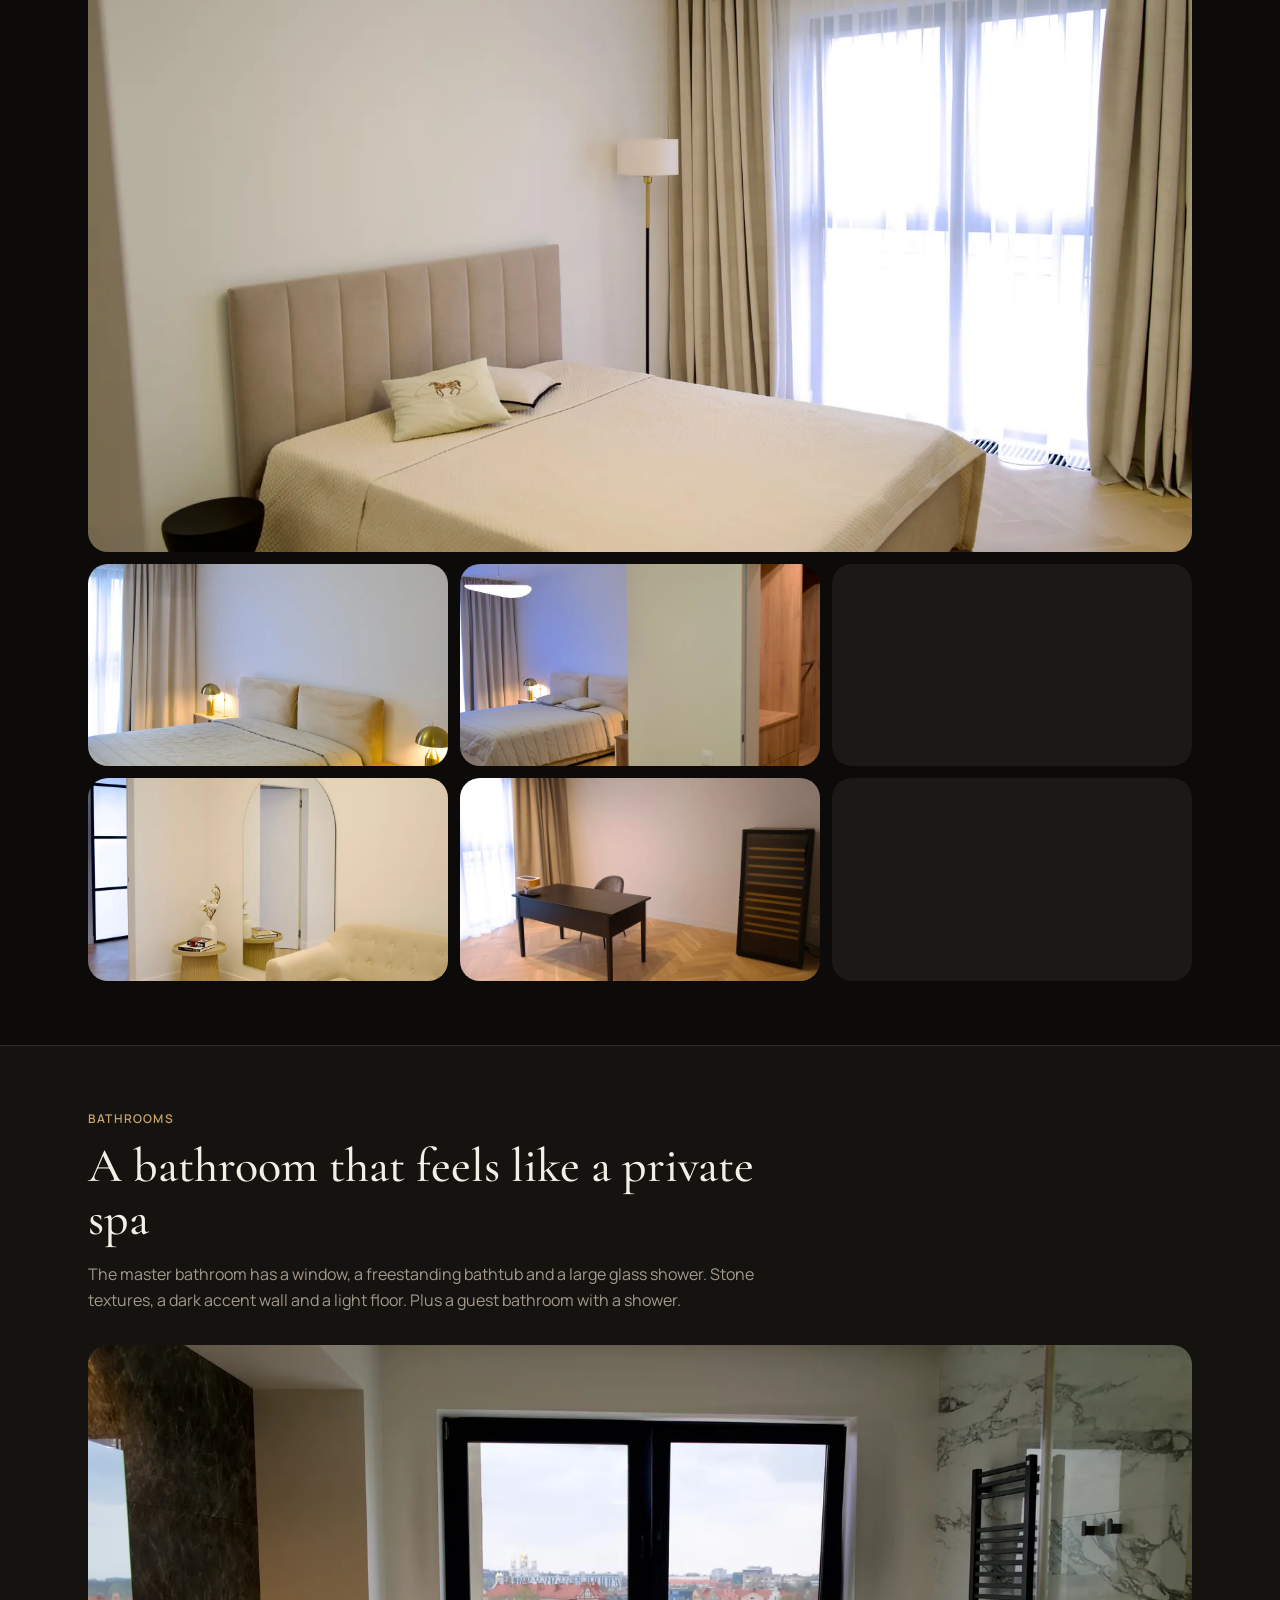
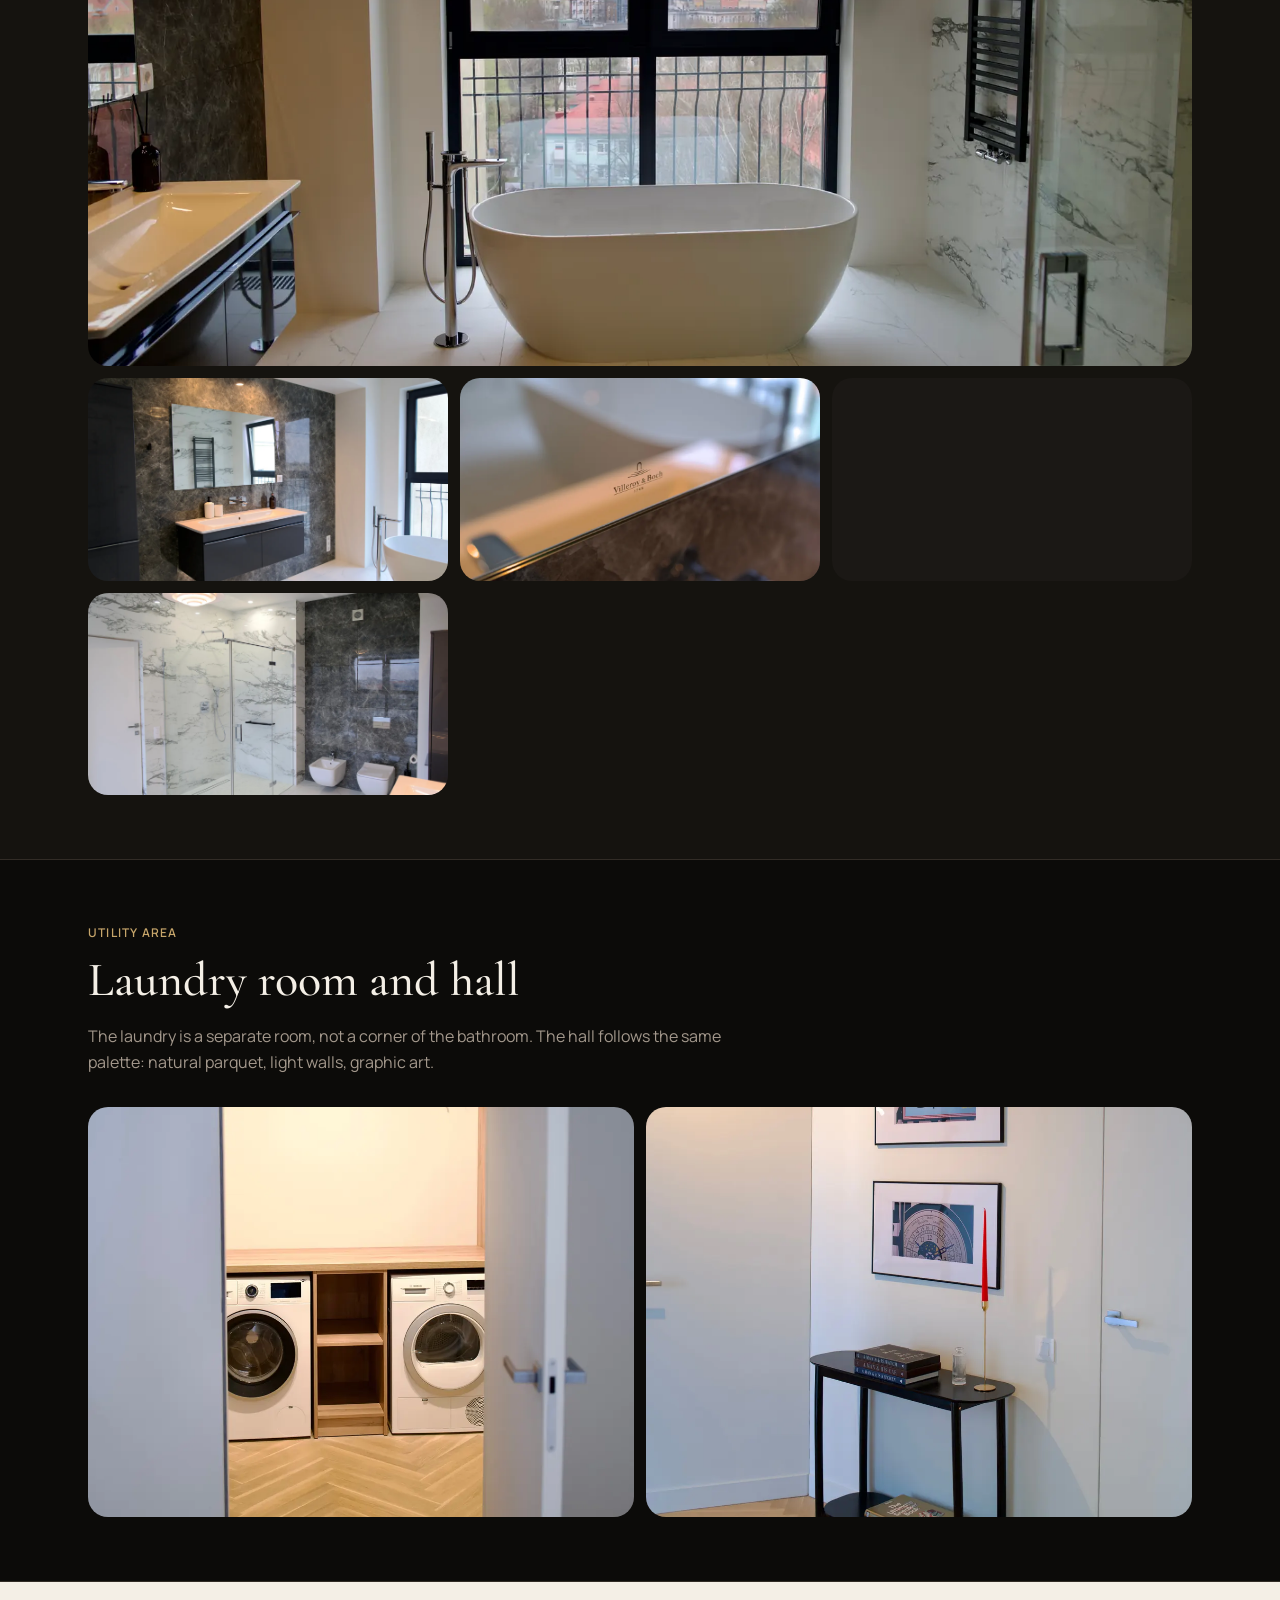
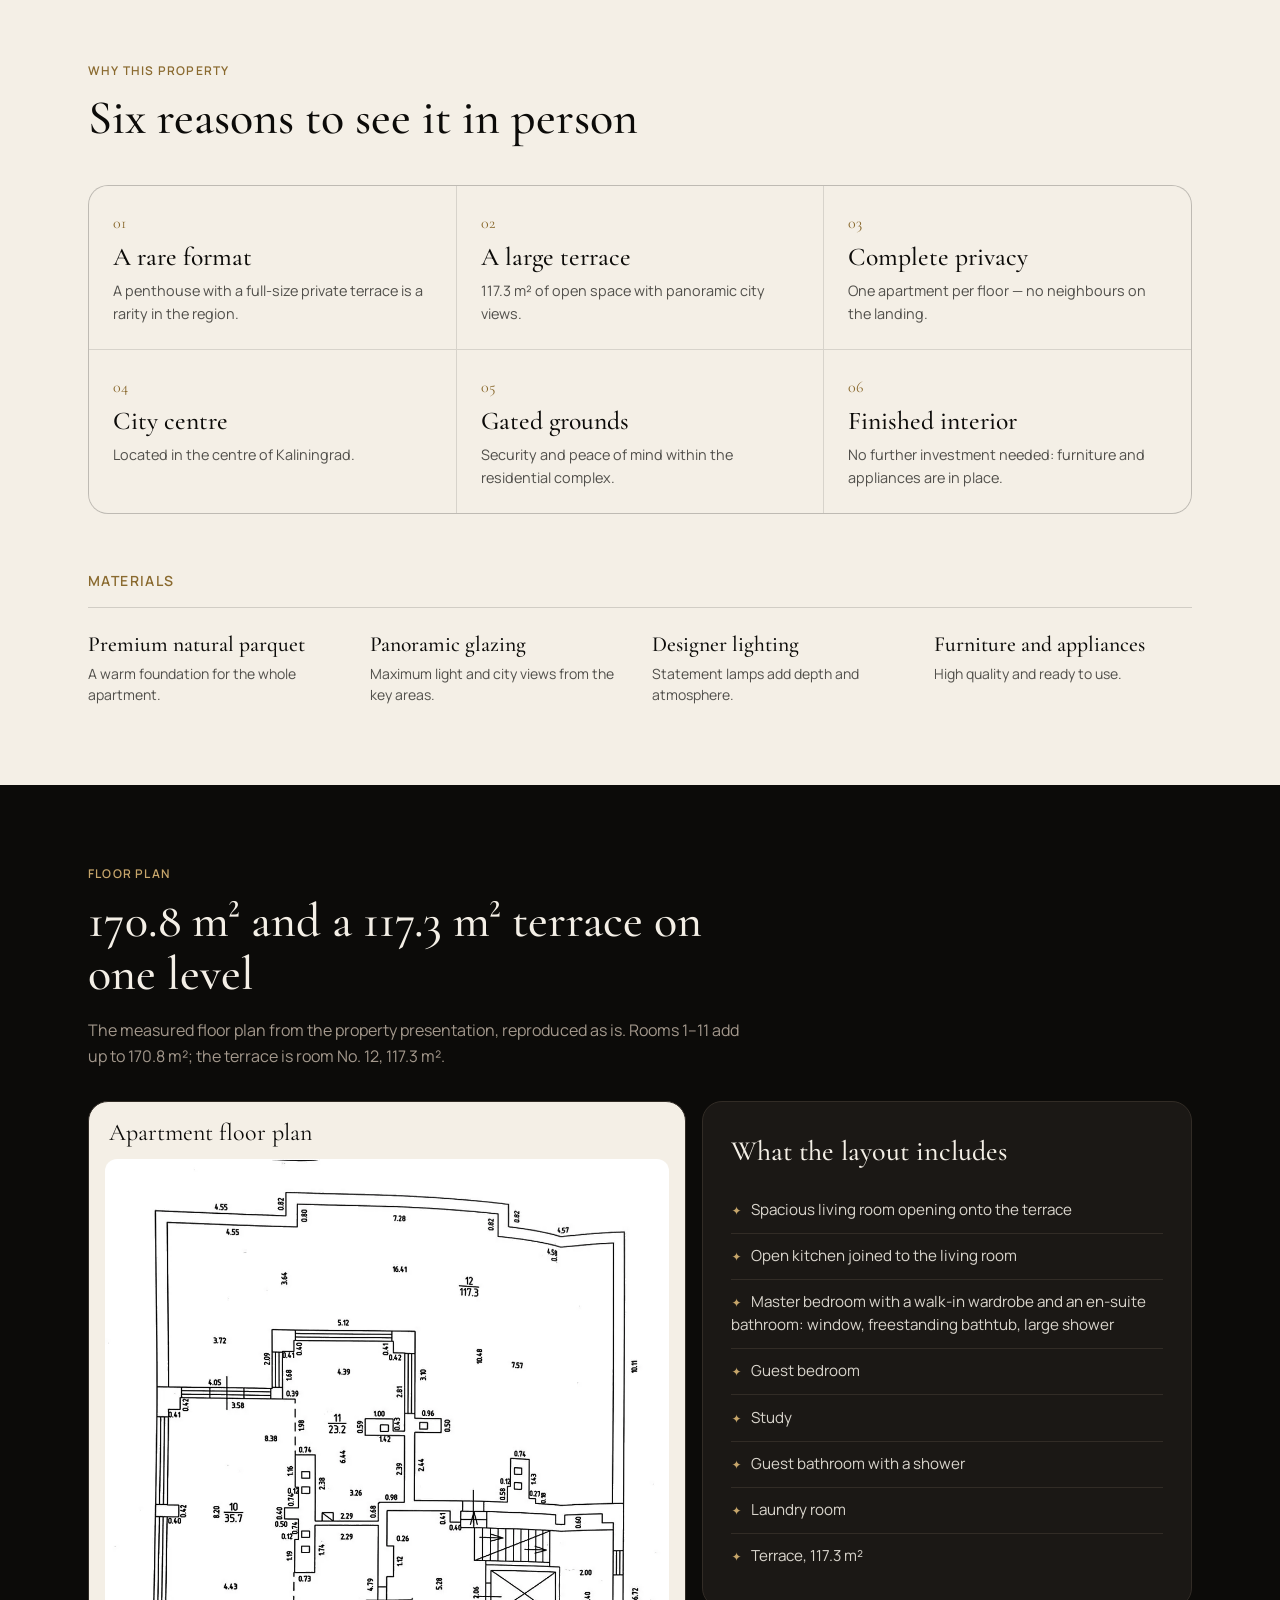
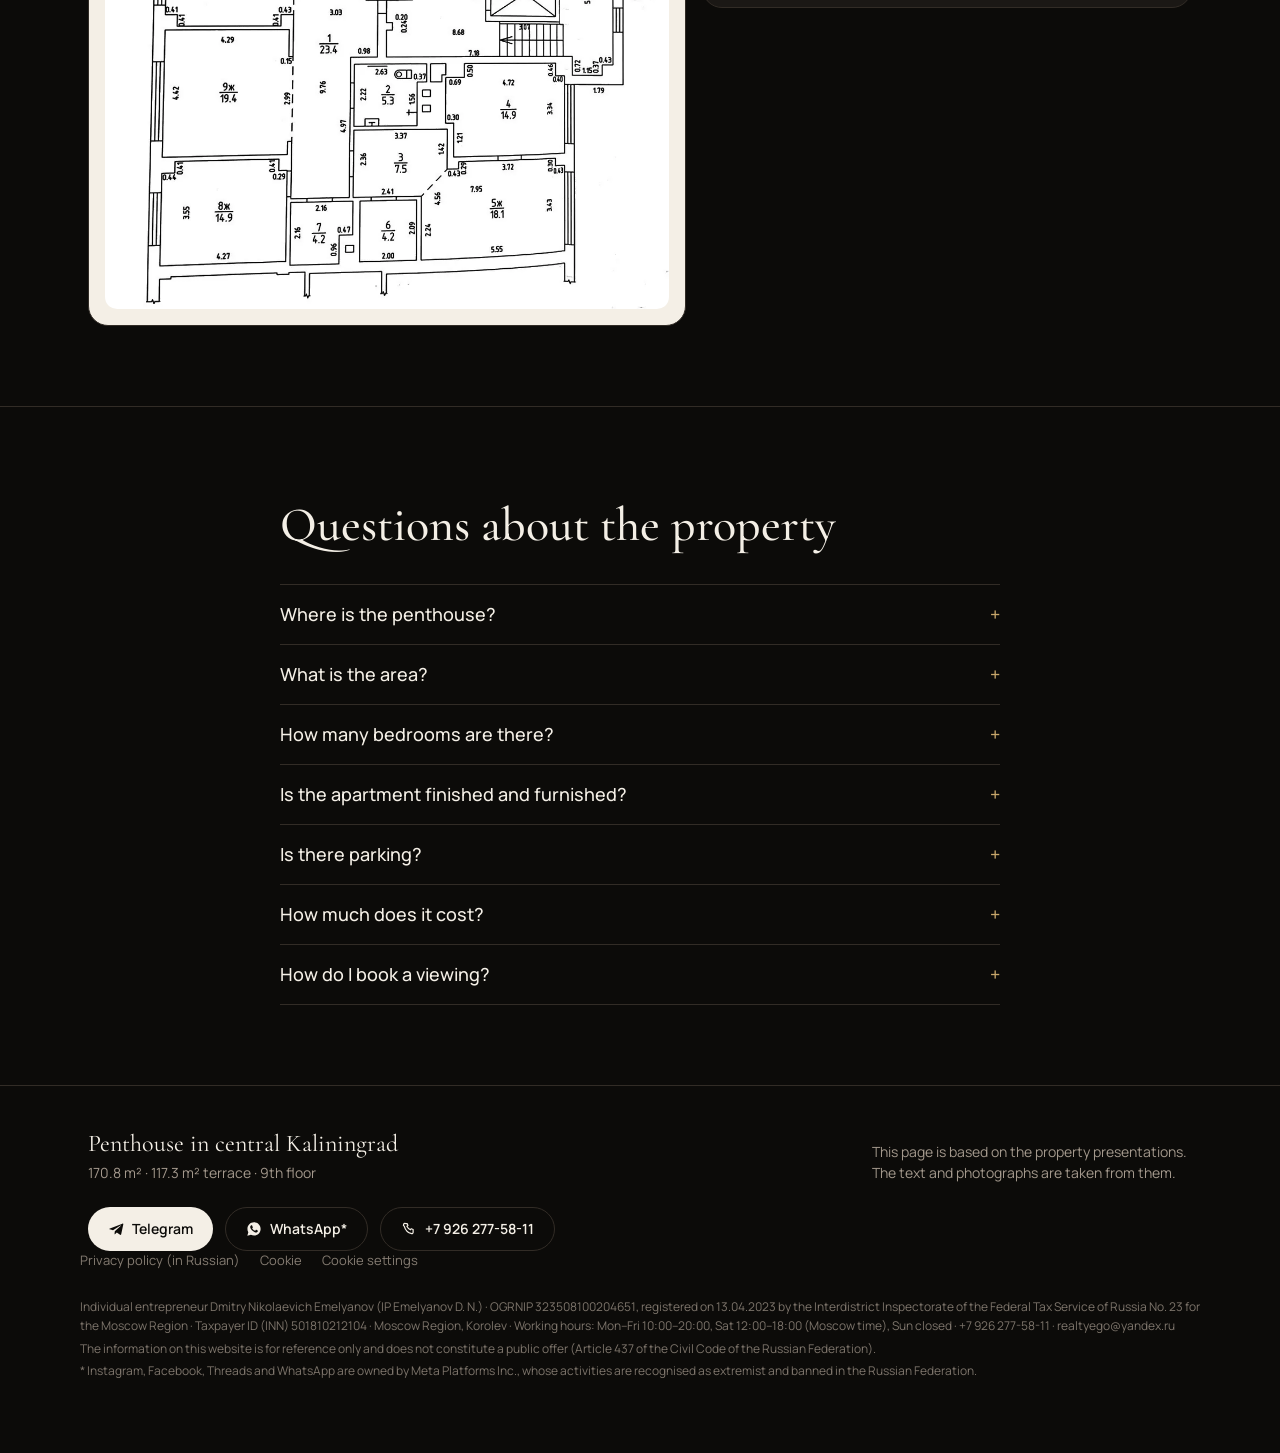
==== commit a62e7b71: "FAQ: Telegram is @realtyEGO, WhatsApp on +7 926 277-58-11 (RU/EN/ZH + JSON-LD)" ====
--- a/en/index.html
+++ b/en/index.html
@@ -140,7 +140,7 @@
 <details><summary>Is the apartment finished and furnished?<span>+</span></summary><p>Yes. The interior is fully ready to live in: natural parquet, stone textures, designer lighting, high-quality furniture and appliances. No further investment is needed.</p></details>
 <details><summary>Is there parking?<span>+</span></summary><p>Yes, 3 underground parking spaces are included in the price.</p></details>
 <details><summary>How much does it cost?<span>+</span></summary><p>Price on request. Call +7 926 277-58-11 or message us on WhatsApp* or Telegram — we will tell you the price and the terms.</p></details>
-<details><summary>How do I book a viewing?<span>+</span></summary><p>Call +7 926 277-58-11 or message us on WhatsApp* or Telegram — both messengers are linked to this number.</p></details>
+<details><summary>How do I book a viewing?<span>+</span></summary><p>Call or message us on WhatsApp* at +7 926 277-58-11, or on Telegram at @realtyEGO.</p></details>
 </div>
 </div></section>
 </main>
